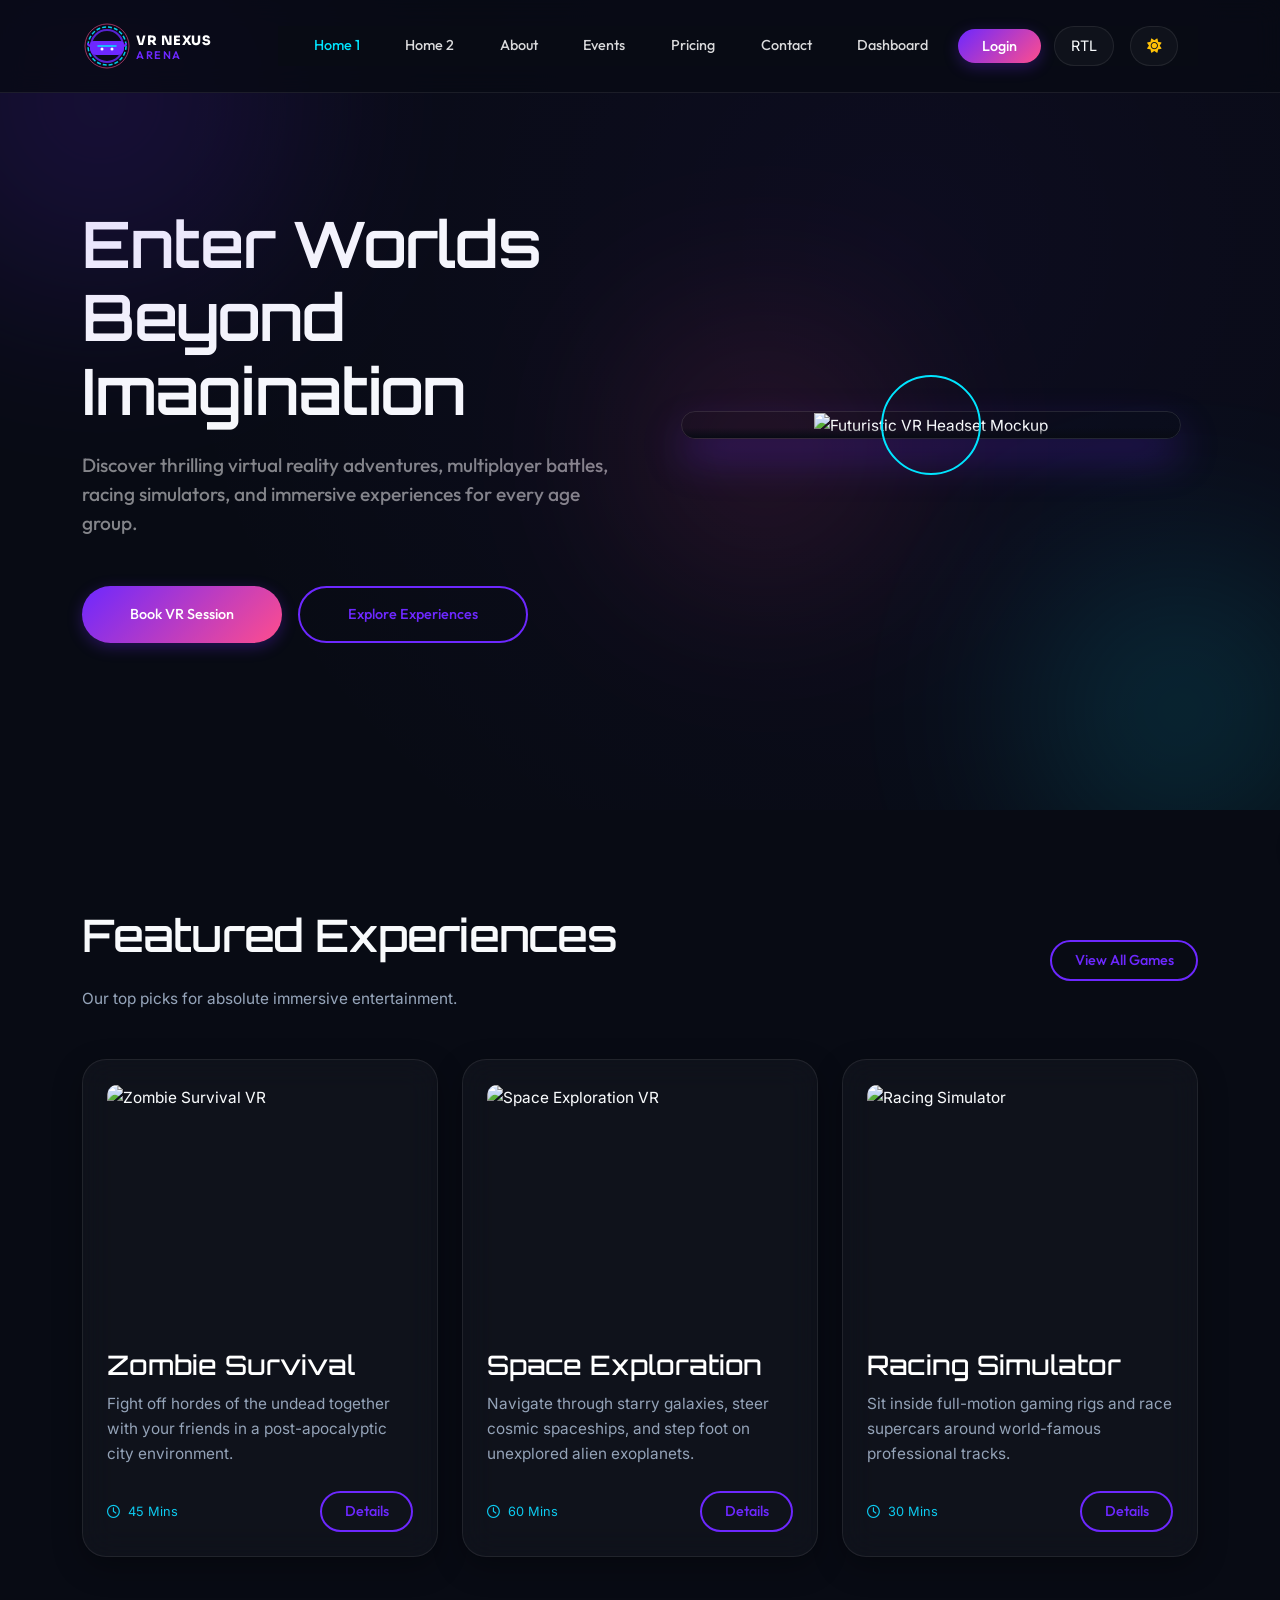
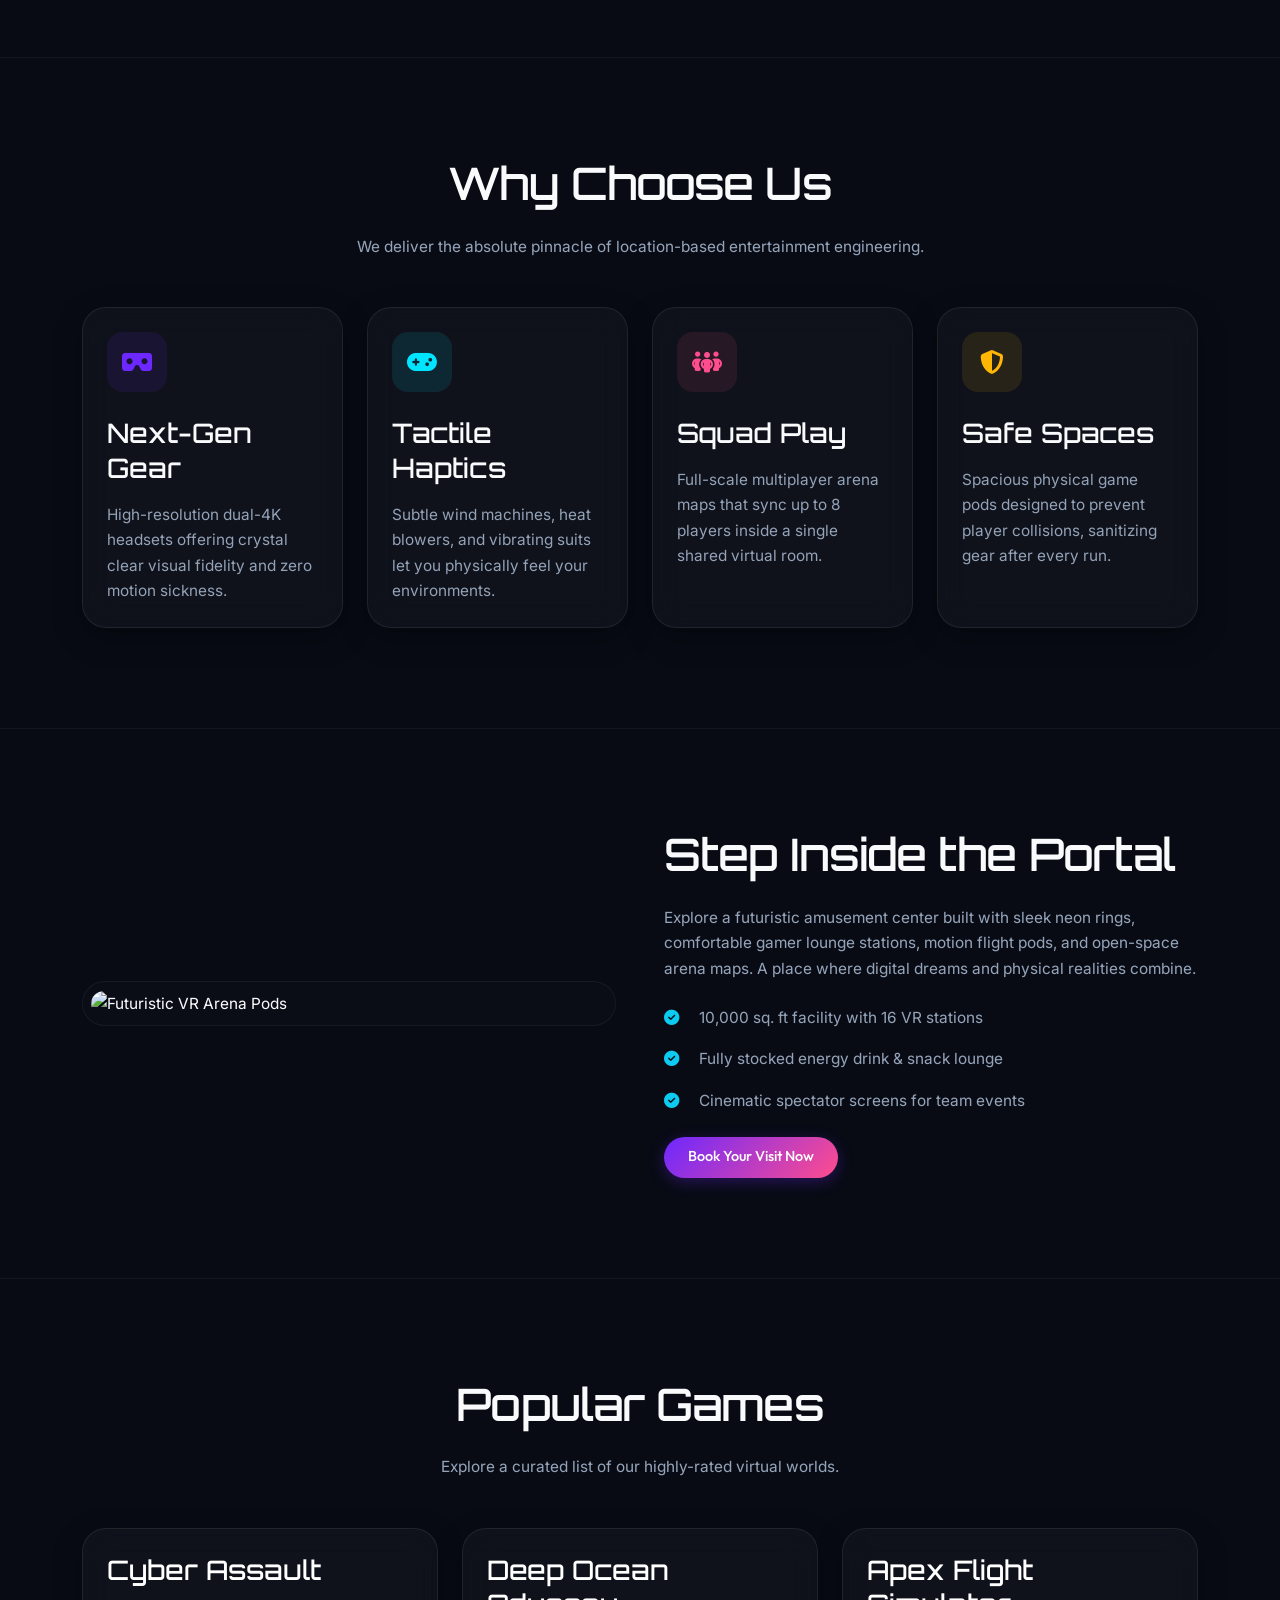
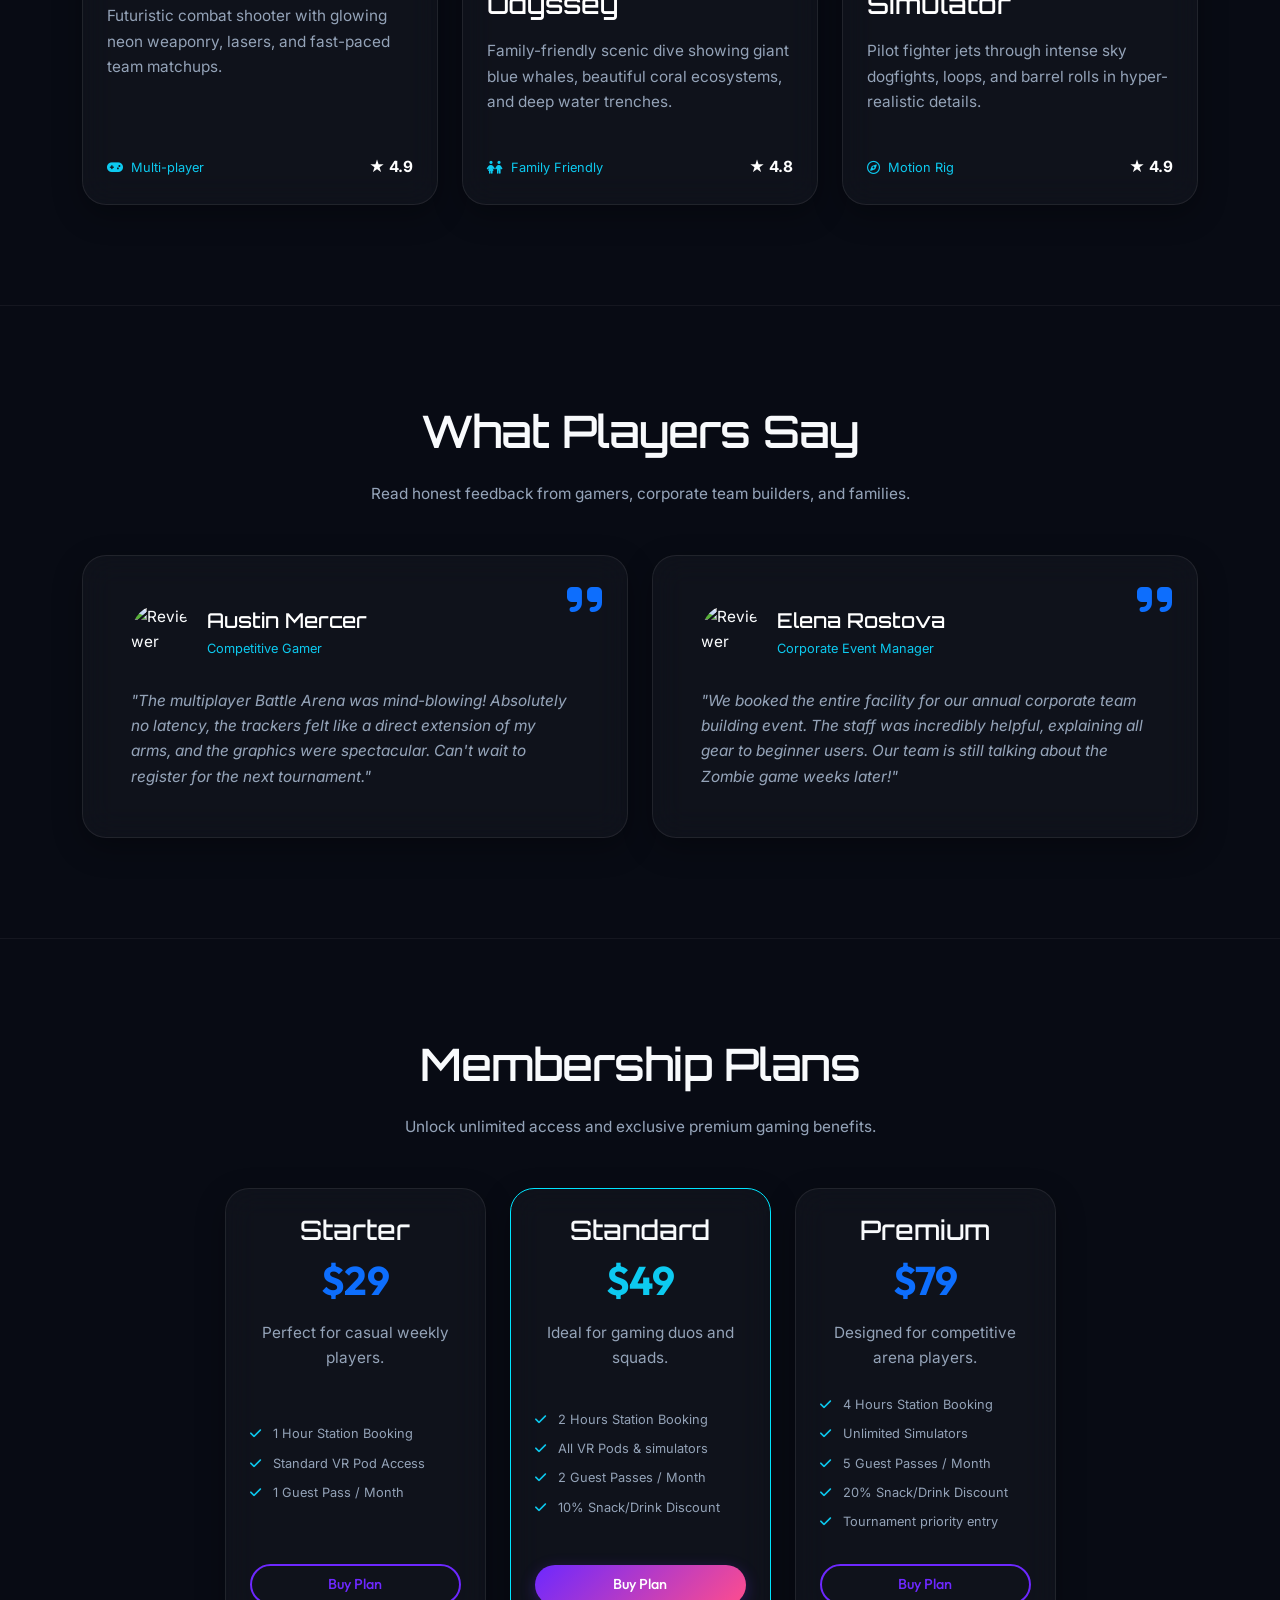
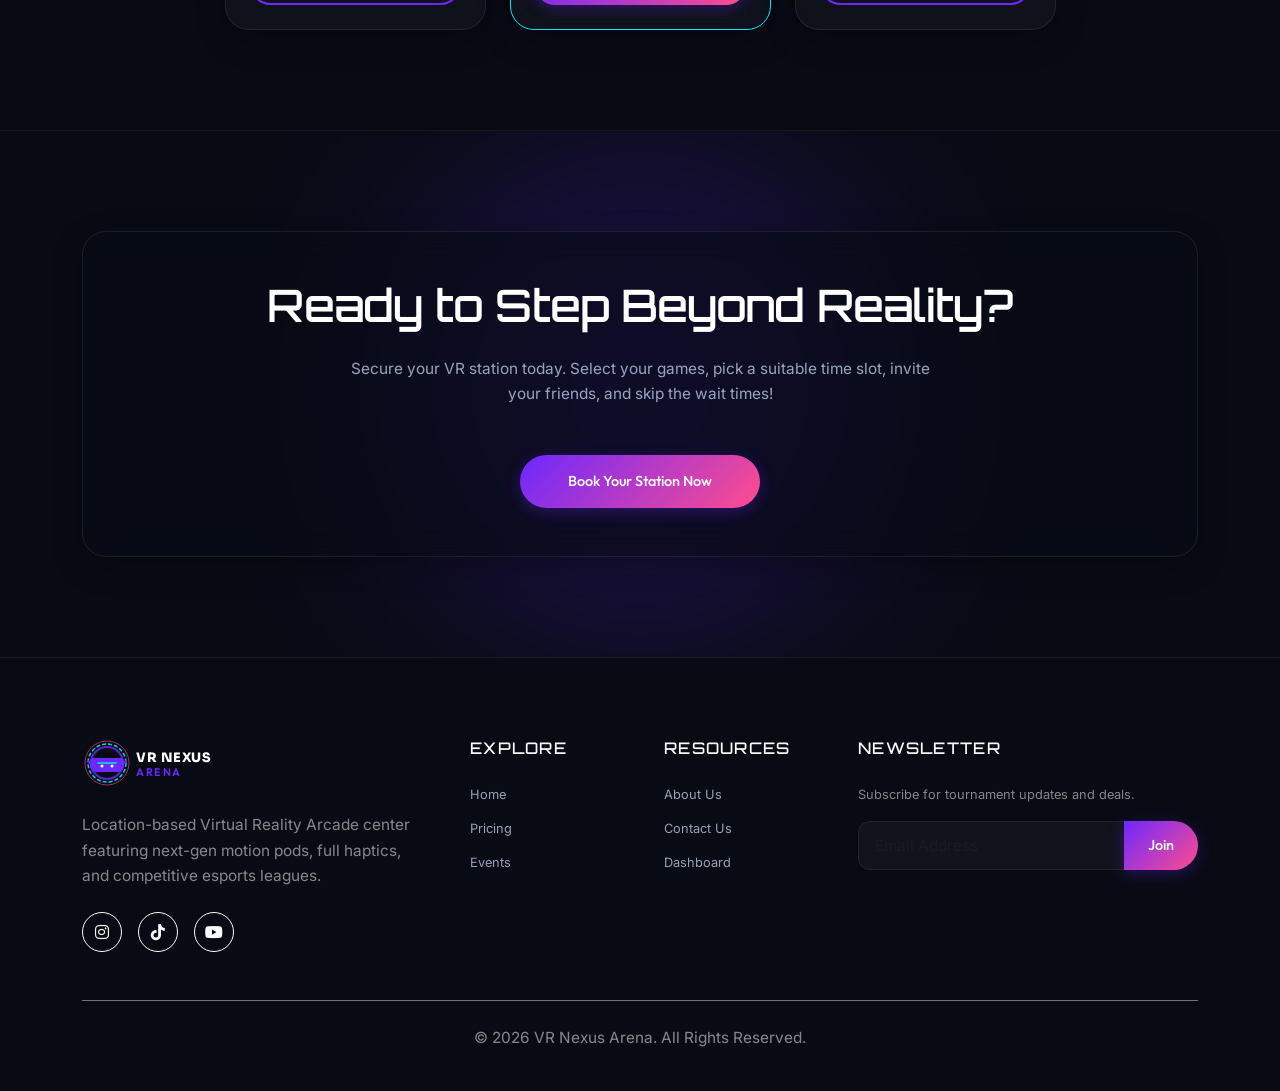
==== index.html @ f1111b77 "Initial commit: VR Nexus Arena website with all pages, dashboard, auth, RTL support, dark/light mode" ====
<!DOCTYPE html>
<html lang="en">
<head>
    <meta charset="UTF-8">
    <meta name="viewport" content="width=device-width, initial-scale=1.0">
    <title>VR Nexus Arena | Step Beyond Reality</title>
    <meta name="description" content="Enter worlds beyond imagination at VR Nexus Arena. Immersive virtual reality experiences, multiplayer battles, racing simulators, and gaming for all ages.">
    
    <!-- Bootstrap 5 CSS -->
    <link href="https://cdn.jsdelivr.net/npm/bootstrap@5.3.2/dist/css/bootstrap.min.css" rel="stylesheet">
    
    <!-- Font Awesome -->
    <link rel="stylesheet" href="https://cdnjs.cloudflare.com/ajax/libs/font-awesome/6.4.2/css/all.min.css">
    
    <!-- Swiper CSS -->
    <link rel="stylesheet" href="https://cdn.jsdelivr.net/npm/swiper@11/swiper-bundle.min.css">
    
    <!-- Custom CSS -->
    <link rel="stylesheet" href="assets/css/style.css">
    <link rel="stylesheet" href="assets/css/dark-mode.css">
    <link rel="stylesheet" href="assets/css/rtl.css">
    
    <!-- Custom Page Styles for Home 1 -->
    <style>
        .hero-visual-card {
            border-radius: 30px;
            overflow: hidden;
            box-shadow: 0 20px 40px rgba(109, 40, 255, 0.3);
            border: 1px solid rgba(255, 255, 255, 0.1);
            position: relative;
        }
        .hero-visual-card::after {
            content: '';
            position: absolute;
            top: 0; left: 0; right: 0; bottom: 0;
            background: linear-gradient(to bottom, transparent 60%, var(--dark-bg) 100%);
        }
        .pulse-ring {
            position: absolute;
            top: 50%;
            left: 50%;
            transform: translate(-50%, -50%);
            width: 100px;
            height: 100px;
            border-radius: 50%;
            border: 2px solid var(--secondary-color);
            animation: pulse-glow 2.5s infinite ease-out;
            pointer-events: none;
            z-index: 2;
        }
        @keyframes pulse-glow {
            0% { width: 100px; height: 100px; opacity: 1; }
            100% { width: 300px; height: 300px; opacity: 0; }
        }
        .feature-icon-wrapper {
            width: 60px;
            height: 60px;
            border-radius: 16px;
            background: rgba(109, 40, 255, 0.1);
            color: var(--primary-color);
            display: inline-flex;
            align-items: center;
            justify-content: center;
            font-size: 1.5rem;
            margin-bottom: 1.5rem;
            transition: var(--transition-smooth);
        }
        .glass-card:hover .feature-icon-wrapper {
            background: var(--primary-color);
            color: var(--text-light);
            transform: scale(1.1);
        }
        .card-img-top-wrap {
            height: 240px;
            overflow: hidden;
            border-radius: 12px;
            margin-bottom: 1.5rem;
            position: relative;
        }
        .card-img-top-wrap img {
            width: 100%;
            height: 100%;
            object-fit: cover;
            transition: var(--transition-smooth);
        }
        .glass-card:hover .card-img-top-wrap img {
            transform: scale(1.1);
        }
    </style>
    <link rel="icon" type="image/svg+xml" href="data:image/svg+xml,%3Csvg xmlns='http://www.w3.org/2000/svg' viewBox='0 0 64 64'%3E%3Crect width='64' height='64' rx='12' fill='%23080B14'/%3E%3Ccircle cx='32' cy='32' r='20' fill='none' stroke='%2300E5FF' stroke-width='2'/%3E%3Cpath d='M18 26h28a2 2 0 0 1 2 2v6a4 4 0 0 1-4 4H22a4 4 0 0 1-4-4v-6a2 2 0 0 1 2-2z' fill='%236D28FF'/%3E%3C/svg%3E">
</head>
<body class="dark-mode">

    <!-- Navbar -->
    <nav class="navbar navbar-expand-xl fixed-top navbar-custom py-3">
        <div class="container">
            <a class="navbar-brand d-flex align-items-center" href="index.html">
                <!-- SVG LOGO -->
                <svg xmlns="http://www.w3.org/2000/svg" viewBox="0 0 180 50" width="180" height="50" style="display: inline-block; vertical-align: middle;">
                  <circle cx="25" cy="25" r="16" fill="none" class="logo-ring-1" stroke-width="2" opacity="0.8" />
                  <circle cx="25" cy="25" r="19" fill="none" class="logo-ring-2" stroke-width="1.5" stroke-dasharray="4 2" opacity="0.9" />
                  <circle cx="25" cy="25" r="22" fill="none" class="logo-ring-3" stroke-width="1" opacity="0.6" />
                  <path d="M12 21h26a3 3 0 0 1 3 3v4a5 5 0 0 1-5 5H14a5 5 0 0 1-5-5v-4a3 3 0 0 1 3-3z" class="logo-visor" stroke-width="2" />
                  <path d="M16 25h18" class="logo-visor-accent" stroke-width="1.5" stroke-linecap="round" />
                  <circle cx="20" cy="28" r="1.5" class="logo-visor-dot" />
                  <circle cx="30" cy="28" r="1.5" class="logo-visor-dot" />
                  <path d="M9 25c-2 0-3-1-3-3" fill="none" class="logo-ring-1" stroke-width="2" />
                  <path d="M41 25c2 0 3-1 3-3" fill="none" class="logo-ring-1" stroke-width="2" />
                  <text class="logo-text-primary" x="54" y="24" font-family="'Sora', sans-serif" font-size="13" font-weight="800" letter-spacing="0.5">VR NEXUS</text>
                  <text class="logo-text-secondary" x="54" y="38" font-family="'Outfit', sans-serif" font-size="11" font-weight="600" letter-spacing="1.5">ARENA</text>
                </svg>
            </a>
            <button class="navbar-toggler border-0 shadow-none" type="button" data-bs-toggle="offcanvas" data-bs-target="#offcanvasNavbar" aria-controls="offcanvasNavbar">
                <i class="fa-solid fa-bars fs-3"></i>
            </button>
            <div class="offcanvas offcanvas-end" tabindex="-1" id="offcanvasNavbar" aria-labelledby="offcanvasNavbarLabel">
                <div class="offcanvas-header justify-content-between border-bottom border-secondary">
                    <a class="navbar-brand d-flex align-items-center" href="index.html">
                        <!-- SVG LOGO -->
                        <svg xmlns="http://www.w3.org/2000/svg" viewBox="0 0 180 50" width="180" height="50" style="display: inline-block; vertical-align: middle;">
                          <circle cx="25" cy="25" r="16" fill="none" class="logo-ring-1" stroke-width="2" opacity="0.8" />
                          <circle cx="25" cy="25" r="19" fill="none" class="logo-ring-2" stroke-width="1.5" stroke-dasharray="4 2" opacity="0.9" />
                          <circle cx="25" cy="25" r="22" fill="none" class="logo-ring-3" stroke-width="1" opacity="0.6" />
                          <path d="M12 21h26a3 3 0 0 1 3 3v4a5 5 0 0 1-5 5H14a5 5 0 0 1-5-5v-4a3 3 0 0 1 3-3z" class="logo-visor" stroke-width="2" />
                          <path d="M16 25h18" class="logo-visor-accent" stroke-width="1.5" stroke-linecap="round" />
                          <circle cx="20" cy="28" r="1.5" class="logo-visor-dot" />
                          <circle cx="30" cy="28" r="1.5" class="logo-visor-dot" />
                          <path d="M9 25c-2 0-3-1-3-3" fill="none" class="logo-ring-1" stroke-width="2" />
                          <path d="M41 25c2 0 3-1 3-3" fill="none" class="logo-ring-1" stroke-width="2" />
                          <text class="logo-text-primary" x="54" y="24" font-family="'Sora', sans-serif" font-size="13" font-weight="800" letter-spacing="0.5">VR NEXUS</text>
                          <text class="logo-text-secondary" x="54" y="38" font-family="'Outfit', sans-serif" font-size="11" font-weight="600" letter-spacing="1.5">ARENA</text>
                        </svg>
                    </a>
                    <button type="button" class="btn-close" data-bs-dismiss="offcanvas" aria-label="Close"></button>
                </div>
                <div class="offcanvas-body">
                    <ul class="navbar-nav ms-auto align-items-xl-center">
                        <li class="nav-item"><a class="nav-link active" href="index.html">Home 1</a></li>
                        <li class="nav-item"><a class="nav-link" href="home2.html">Home 2</a></li>
                        <li class="nav-item"><a class="nav-link" href="about.html">About</a></li>
                        <li class="nav-item"><a class="nav-link" href="events.html">Events</a></li>
                        <li class="nav-item"><a class="nav-link" href="pricing.html">Pricing</a></li>
                        <li class="nav-item"><a class="nav-link" href="contact.html">Contact</a></li>
                        <li class="nav-item"><a class="nav-link" href="dashboard.html">Dashboard</a></li>
                        <li class="nav-item ms-xl-3 my-2 my-xl-0">
                            <a href="login.html" class="btn btn-premium btn-sm w-100">Login</a>
                        </li>

                        <li class="nav-item ms-xl-3 d-flex gap-2 mt-3 mt-xl-0 align-items-center justify-content-center">
                            <a href="#" id="rtl-toggle" class="topbar-action px-3" aria-label="Toggle RTL">RTL</a>
                            <a href="#" id="theme-toggle" class="topbar-action px-3" aria-label="Toggle theme"><i class="fa-solid fa-moon"></i></a>
                        </li>
                    </ul>
                </div>
            </div>
        </div>
    </nav>

    <!-- Hero Section -->
    <header class="hero-section">
        <div class="hero-overlay"></div>
        <div class="glow-orb orb-1"></div>
        <div class="glow-orb orb-2"></div>
        <div class="glow-orb orb-3"></div>
        
        <div class="container hero-content">
            <div class="row align-items-center g-5 text-start">
                <div class="col-lg-6 text-center text-lg-start">
                    <h1 class="hero-title mb-4">Enter Worlds Beyond Imagination</h1>
                    <p class="lead mb-5 text-white-50" style="max-width: 550px;">Discover thrilling virtual reality adventures, multiplayer battles, racing simulators, and immersive experiences for every age group.</p>
                    <div class="hero-cta d-flex gap-3 justify-content-center justify-content-lg-start flex-column flex-sm-row">
                        <button type="button" class="btn btn-premium px-5 py-3" data-bs-toggle="modal" data-bs-target="#bookingModal">Book VR Session</button>
                        <a href="experiences.html" class="btn btn-outline-premium px-5 py-3">Explore Experiences</a>
                    </div>
                </div>
                <div class="col-lg-6 text-center position-relative">
                    <div class="pulse-ring"></div>
                    <div class="hero-visual-card mx-auto" style="max-width: 500px;">
                        <img src="https://images.unsplash.com/photo-1593508512255-86ab42a8e620?w=800&q=80" alt="Futuristic VR Headset Mockup" class="img-fluid" style="width: 100%; height: auto;">
                    </div>
                </div>
            </div>
        </div>
    </header>

    <!-- Main Content -->
    <main>
        <!-- Featured Experiences (Swiper) -->
        <section class="section-padding" style="background: rgba(255,255,255,0.01);">
            <div class="container">
                <div class="d-flex flex-column flex-md-row justify-content-between align-items-center mb-5 fade-up">
                    <div class="text-center text-md-start">
                        <h2 class="section-title text-start">Featured Experiences</h2>
                        <p class="text-muted mb-0">Our top picks for absolute immersive entertainment.</p>
                    </div>
                    <a href="experiences.html" class="btn btn-outline-premium mt-4 mt-md-0">View All Games</a>
                </div>

                <div class="row g-4">
                    <!-- Card 1 -->
                    <div class="col-lg-4">
                        <div class="glass-card p-4 h-100 d-flex flex-column">
                            <div class="card-img-top-wrap">
                                <img src="https://images.unsplash.com/photo-1607604276583-eef5d076aa5f?w=800&q=80" alt="Zombie Survival VR">
                            </div>
                            <h4 class="text-white mb-2">Zombie Survival</h4>
                            <p class="text-muted small mb-4">Fight off hordes of the undead together with your friends in a post-apocalyptic city environment.</p>
                            <div class="d-flex justify-content-between align-items-center mt-auto">
                                <span class="text-info small"><i class="fa-regular fa-clock me-1"></i> 45 Mins</span>
                                <a href="experience-details.html?id=zombie" class="btn btn-outline-premium btn-sm py-2">Details</a>
                            </div>
                        </div>
                    </div>
                    <!-- Card 2 -->
                    <div class="col-lg-4">
                        <div class="glass-card p-4 h-100 d-flex flex-column">
                            <div class="card-img-top-wrap">
                                <img src="https://images.unsplash.com/photo-1592478411213-6153e4ebc07d?w=800&q=80" alt="Space Exploration VR">
                            </div>
                            <h4 class="text-white mb-2">Space Exploration</h4>
                            <p class="text-muted small mb-4">Navigate through starry galaxies, steer cosmic spaceships, and step foot on unexplored alien exoplanets.</p>
                            <div class="d-flex justify-content-between align-items-center mt-auto">
                                <span class="text-info small"><i class="fa-regular fa-clock me-1"></i> 60 Mins</span>
                                <a href="experience-details.html?id=space" class="btn btn-outline-premium btn-sm py-2">Details</a>
                            </div>
                        </div>
                    </div>
                    <!-- Card 3 -->
                    <div class="col-lg-4">
                        <div class="glass-card p-4 h-100 d-flex flex-column">
                            <div class="card-img-top-wrap">
                                <img src="https://images.unsplash.com/photo-1511512578047-dfb367046420?w=800&q=80" alt="Racing Simulator">
                            </div>
                            <h4 class="text-white mb-2">Racing Simulator</h4>
                            <p class="text-muted small mb-4">Sit inside full-motion gaming rigs and race supercars around world-famous professional tracks.</p>
                            <div class="d-flex justify-content-between align-items-center mt-auto">
                                <span class="text-info small"><i class="fa-regular fa-clock me-1"></i> 30 Mins</span>
                                <a href="experience-details.html?id=racing" class="btn btn-outline-premium btn-sm py-2">Details</a>
                            </div>
                        </div>
                    </div>
                </div>

            </div>
        </section>

        <!-- Why Choose Us -->
        <section class="section-padding bg-light">
            <div class="container">
                <div class="text-center mb-5 fade-up">
                    <h2 class="section-title">Why Choose Us</h2>
                    <p class="text-muted mx-auto" style="max-width: 600px;">We deliver the absolute pinnacle of location-based entertainment engineering.</p>
                </div>
                
                <div class="row g-4">
                    <div class="col-md-6 col-lg-3 fade-up">
                        <div class="glass-card p-4 text-center text-lg-start h-100">
                            <div class="feature-icon-wrapper">
                                <i class="fa-solid fa-vr-cardboard"></i>
                            </div>
                            <h4 class="mb-3">Next-Gen Gear</h4>
                            <p class="text-muted small mb-0">High-resolution dual-4K headsets offering crystal clear visual fidelity and zero motion sickness.</p>
                        </div>
                    </div>
                    <div class="col-md-6 col-lg-3 fade-up" style="transition-delay: 0.1s;">
                        <div class="glass-card p-4 text-center text-lg-start h-100">
                            <div class="feature-icon-wrapper" style="color: var(--secondary-color); background: rgba(0, 229, 255, 0.1);">
                                <i class="fa-solid fa-gamepad"></i>
                            </div>
                            <h4 class="mb-3">Tactile Haptics</h4>
                            <p class="text-muted small mb-0">Subtle wind machines, heat blowers, and vibrating suits let you physically feel your environments.</p>
                        </div>
                    </div>
                    <div class="col-md-6 col-lg-3 fade-up" style="transition-delay: 0.2s;">
                        <div class="glass-card p-4 text-center text-lg-start h-100">
                            <div class="feature-icon-wrapper" style="color: var(--accent-color); background: rgba(255, 77, 141, 0.1);">
                                <i class="fa-solid fa-people-group"></i>
                            </div>
                            <h4 class="mb-3">Squad Play</h4>
                            <p class="text-muted small mb-0">Full-scale multiplayer arena maps that sync up to 8 players inside a single shared virtual room.</p>
                        </div>
                    </div>
                    <div class="col-md-6 col-lg-3 fade-up" style="transition-delay: 0.3s;">
                        <div class="glass-card p-4 text-center text-lg-start h-100">
                            <div class="feature-icon-wrapper" style="color: #FFB703; background: rgba(255, 183, 3, 0.1);">
                                <i class="fa-solid fa-shield-halved"></i>
                            </div>
                            <h4 class="mb-3">Safe Spaces</h4>
                            <p class="text-muted small mb-0">Spacious physical game pods designed to prevent player collisions, sanitizing gear after every run.</p>
                        </div>
                    </div>
                </div>
            </div>
        </section>

        <!-- VR Arena Preview (Showcase) -->
        <section class="section-padding" style="background: rgba(8,11,20,0.5);">
            <div class="container">
                <div class="row align-items-center g-5">
                    <div class="col-lg-6 fade-up">
                        <div class="position-relative p-2" style="border: 1px solid rgba(255,255,255,0.05); border-radius: 24px; background: rgba(255,255,255,0.01);">
                            <img src="https://images.unsplash.com/photo-1538481199705-c710c4e965fc?w=800&q=80" alt="Futuristic VR Arena Pods" class="img-fluid rounded-4">
                        </div>
                    </div>
                    <div class="col-lg-6 fade-up" style="transition-delay: 0.2s;">
                        <h2 class="section-title text-center text-lg-start mb-4">Step Inside the Portal</h2>
                        <p class="text-muted mb-4">Explore a futuristic amusement center built with sleek neon rings, comfortable gamer lounge stations, motion flight pods, and open-space arena maps. A place where digital dreams and physical realities combine.</p>
                        <ul class="list-unstyled text-muted mb-4">
                            <li class="mb-3"><i class="fa-solid fa-circle-check text-info me-3"></i> 10,000 sq. ft facility with 16 VR stations</li>
                            <li class="mb-3"><i class="fa-solid fa-circle-check text-info me-3"></i> Fully stocked energy drink & snack lounge</li>
                            <li class="mb-3"><i class="fa-solid fa-circle-check text-info me-3"></i> Cinematic spectator screens for team events</li>
                        </ul>
                        <div class="text-center text-lg-start">
                            <button type="button" class="btn btn-premium" data-bs-toggle="modal" data-bs-target="#bookingModal">Book Your Visit Now</button>
                        </div>
                    </div>
                </div>
            </div>
        </section>

        <!-- Popular Games Grid -->
        <section class="section-padding bg-light">
            <div class="container">
                <div class="text-center mb-5 fade-up">
                    <h2 class="section-title">Popular Games</h2>
                    <p class="text-muted mx-auto" style="max-width: 600px;">Explore a curated list of our highly-rated virtual worlds.</p>
                </div>
                
                <div class="row g-4 justify-content-md-center">
                    <!-- Game 1 -->
                    <div class="col-md-6 col-lg-4 fade-up">
                        <div class="glass-card p-4 h-100 d-flex flex-column">
                            <h4 class="mb-3 text-white">Cyber Assault</h4>
                            <p class="text-muted small">Futuristic combat shooter with glowing neon weaponry, lasers, and fast-paced team matchups.</p>
                            <div class="d-flex justify-content-between align-items-center mt-auto pt-4">
                                <span class="text-info small"><i class="fa-solid fa-gamepad me-1"></i> Multi-player</span>
                                <span class="text-white fw-bold">★ 4.9</span>
                            </div>
                        </div>
                    </div>
                    <!-- Game 2 -->
                    <div class="col-md-6 col-lg-4 fade-up" style="transition-delay: 0.1s;">
                        <div class="glass-card p-4 h-100 d-flex flex-column">
                            <h4 class="mb-3 text-white">Deep Ocean Odyssey</h4>
                            <p class="text-muted small">Family-friendly scenic dive showing giant blue whales, beautiful coral ecosystems, and deep water trenches.</p>
                            <div class="d-flex justify-content-between align-items-center mt-auto pt-4">
                                <span class="text-info small"><i class="fa-solid fa-children me-1"></i> Family Friendly</span>
                                <span class="text-white fw-bold">★ 4.8</span>
                            </div>
                        </div>
                    </div>
                    <!-- Game 3 -->
                    <div class="col-md-6 col-lg-4 fade-up" style="transition-delay: 0.2s;">
                        <div class="glass-card p-4 h-100 d-flex flex-column">
                            <h4 class="mb-3 text-white">Apex Flight Simulator</h4>
                            <p class="text-muted small">Pilot fighter jets through intense sky dogfights, loops, and barrel rolls in hyper-realistic details.</p>
                            <div class="d-flex justify-content-between align-items-center mt-auto pt-4">
                                <span class="text-info small"><i class="fa-regular fa-compass me-1"></i> Motion Rig</span>
                                <span class="text-white fw-bold">★ 4.9</span>
                            </div>
                        </div>
                    </div>
                </div>
            </div>
        </section>

        <!-- Customer Reviews -->
        <section class="section-padding" style="background: rgba(8,11,20,0.6);">
            <div class="container">
                <div class="text-center mb-5 fade-up">
                    <h2 class="section-title">What Players Say</h2>
                    <p class="text-muted mx-auto" style="max-width: 600px;">Read honest feedback from gamers, corporate team builders, and families.</p>
                </div>
                
                <div class="row g-4">
                    <div class="col-md-6 fade-up">
                        <div class="glass-card p-5 position-relative overflow-hidden">
                            <i class="fa-solid fa-quote-right position-absolute top-0 end-0 p-4 fs-1 opacity-10 text-primary"></i>
                            <div class="d-flex align-items-center mb-4">
                                <img src="https://images.unsplash.com/photo-1560250097-0b93528c311a?w=100&q=80" alt="Reviewer" class="rounded-circle me-3" style="width: 60px; height: 60px; object-fit: cover;">
                                <div>
                                    <h5 class="mb-0 text-white">Austin Mercer</h5>
                                    <span class="text-info small">Competitive Gamer</span>
                                </div>
                            </div>
                            <p class="text-muted fst-italic mb-0">"The multiplayer Battle Arena was mind-blowing! Absolutely no latency, the trackers felt like a direct extension of my arms, and the graphics were spectacular. Can't wait to register for the next tournament."</p>
                        </div>
                    </div>
                    <div class="col-md-6 fade-up" style="transition-delay: 0.1s;">
                        <div class="glass-card p-5 position-relative overflow-hidden">
                            <i class="fa-solid fa-quote-right position-absolute top-0 end-0 p-4 fs-1 opacity-10 text-primary"></i>
                            <div class="d-flex align-items-center mb-4">
                                <img src="https://images.unsplash.com/photo-1573496359142-b8d87734a5a2?w=100&q=80" alt="Reviewer" class="rounded-circle me-3" style="width: 60px; height: 60px; object-fit: cover;">
                                <div>
                                    <h5 class="mb-0 text-white">Elena Rostova</h5>
                                    <span class="text-info small">Corporate Event Manager</span>
                                </div>
                            </div>
                            <p class="text-muted fst-italic mb-0">"We booked the entire facility for our annual corporate team building event. The staff was incredibly helpful, explaining all gear to beginner users. Our team is still talking about the Zombie game weeks later!"</p>
                        </div>
                    </div>
                </div>
            </div>
        </section>

        <!-- Membership Plans -->
        <section class="section-padding bg-light">
            <div class="container">
                <div class="text-center mb-5 fade-up">
                    <h2 class="section-title">Membership Plans</h2>
                    <p class="text-muted mx-auto" style="max-width: 600px;">Unlock unlimited access and exclusive premium gaming benefits.</p>
                </div>
                
                <div class="row g-4 justify-content-center">
                    <!-- Plan 1 -->
                    <div class="col-md-6 col-lg-3 fade-up">
                        <div class="glass-card p-4 text-center h-100 d-flex flex-column">
                            <h4 class="mb-2">Starter</h4>
                            <h3 class="display-6 fw-bold mb-3 text-primary" style="font-family: var(--font-alt);">$29</h3>
                            <p class="text-muted small mb-4">Perfect for casual weekly players.</p>
                            <ul class="list-unstyled text-muted small text-start mb-4 mt-auto">
                                <li class="mb-2"><i class="fa-solid fa-check text-info me-2"></i> 1 Hour Station Booking</li>
                                <li class="mb-2"><i class="fa-solid fa-check text-info me-2"></i> Standard VR Pod Access</li>
                                <li class="mb-2"><i class="fa-solid fa-check text-info me-2"></i> 1 Guest Pass / Month</li>
                            </ul>
                            <button type="button" class="btn btn-outline-premium w-100 mt-auto" data-bs-toggle="modal" data-bs-target="#bookingModal">Buy Plan</button>
                        </div>
                    </div>
                    <!-- Plan 2 -->
                    <div class="col-md-6 col-lg-3 fade-up" style="transition-delay: 0.1s;">
                        <div class="glass-card p-4 text-center h-100 d-flex flex-column" style="border-color: var(--secondary-color) !important; box-shadow: 0 10px 25px rgba(0,229,255,0.15);">
                            <h4 class="mb-2">Standard</h4>
                            <h3 class="display-6 fw-bold mb-3 text-info" style="font-family: var(--font-alt);">$49</h3>
                            <p class="text-muted small mb-4">Ideal for gaming duos and squads.</p>
                            <ul class="list-unstyled text-muted small text-start mb-4 mt-auto">
                                <li class="mb-2"><i class="fa-solid fa-check text-info me-2"></i> 2 Hours Station Booking</li>
                                <li class="mb-2"><i class="fa-solid fa-check text-info me-2"></i> All VR Pods & simulators</li>
                                <li class="mb-2"><i class="fa-solid fa-check text-info me-2"></i> 2 Guest Passes / Month</li>
                                <li class="mb-2"><i class="fa-solid fa-check text-info me-2"></i> 10% Snack/Drink Discount</li>
                            </ul>
                            <button type="button" class="btn btn-premium w-100 mt-auto" data-bs-toggle="modal" data-bs-target="#bookingModal">Buy Plan</button>
                        </div>
                    </div>
                    <!-- Plan 3 -->
                    <div class="col-md-6 col-lg-3 fade-up" style="transition-delay: 0.2s;">
                        <div class="glass-card p-4 text-center h-100 d-flex flex-column">
                            <h4 class="mb-2">Premium</h4>
                            <h3 class="display-6 fw-bold mb-3 text-primary" style="font-family: var(--font-alt);">$79</h3>
                            <p class="text-muted small mb-4">Designed for competitive arena players.</p>
                            <ul class="list-unstyled text-muted small text-start mb-4 mt-auto">
                                <li class="mb-2"><i class="fa-solid fa-check text-info me-2"></i> 4 Hours Station Booking</li>
                                <li class="mb-2"><i class="fa-solid fa-check text-info me-2"></i> Unlimited Simulators</li>
                                <li class="mb-2"><i class="fa-solid fa-check text-info me-2"></i> 5 Guest Passes / Month</li>
                                <li class="mb-2"><i class="fa-solid fa-check text-info me-2"></i> 20% Snack/Drink Discount</li>
                                <li class="mb-2"><i class="fa-solid fa-check text-info me-2"></i> Tournament priority entry</li>
                            </ul>
                            <button type="button" class="btn btn-outline-premium w-100 mt-auto" data-bs-toggle="modal" data-bs-target="#bookingModal">Buy Plan</button>
                        </div>
                    </div>
                </div>
            </div>
        </section>

        <!-- Booking CTA Section -->
        <section class="section-padding position-relative overflow-hidden">
            <div class="glow-orb" style="width: 500px; height: 500px; background: var(--primary-color); top: 50%; left: 50%; transform: translate(-50%, -50%); opacity: 0.2;"></div>
            <div class="container position-relative z-2">
                <div class="glass-card text-center py-5 fade-up" style="background: rgba(8,11,20,0.6) !important;">
                    <h2 class="text-white mb-4">Ready to Step Beyond Reality?</h2>
                    <p class="text-muted mb-5 mx-auto" style="max-width: 600px;">Secure your VR station today. Select your games, pick a suitable time slot, invite your friends, and skip the wait times!</p>
                    <button type="button" class="btn btn-premium px-5 py-3" data-bs-toggle="modal" data-bs-target="#bookingModal">Book Your Station Now</button>
                </div>
            </div>
        </section>
    </main>

    <!-- Footer -->
    <footer class="footer">
        <div class="container">
            <div class="row g-5">
                <div class="col-lg-4 text-center text-lg-start">
                    <a class="navbar-brand d-inline-block mb-4" href="index.html">
                        <!-- SVG LOGO -->
                        <svg xmlns="http://www.w3.org/2000/svg" viewBox="0 0 180 50" width="180" height="50" style="display: inline-block; vertical-align: middle;">
                          <circle cx="25" cy="25" r="16" fill="none" class="logo-ring-1" stroke-width="2" opacity="0.8" />
                          <circle cx="25" cy="25" r="19" fill="none" class="logo-ring-2" stroke-width="1.5" stroke-dasharray="4 2" opacity="0.9" />
                          <circle cx="25" cy="25" r="22" fill="none" class="logo-ring-3" stroke-width="1" opacity="0.6" />
                          <path d="M12 21h26a3 3 0 0 1 3 3v4a5 5 0 0 1-5 5H14a5 5 0 0 1-5-5v-4a3 3 0 0 1 3-3z" class="logo-visor" stroke-width="2" />
                          <path d="M16 25h18" class="logo-visor-accent" stroke-width="1.5" stroke-linecap="round" />
                          <circle cx="20" cy="28" r="1.5" class="logo-visor-dot" />
                          <circle cx="30" cy="28" r="1.5" class="logo-visor-dot" />
                          <path d="M9 25c-2 0-3-1-3-3" fill="none" class="logo-ring-1" stroke-width="2" />
                          <path d="M41 25c2 0 3-1 3-3" fill="none" class="logo-ring-1" stroke-width="2" />
                          <text class="logo-text-primary" x="54" y="24" font-family="'Sora', sans-serif" font-size="13" font-weight="800" letter-spacing="0.5">VR NEXUS</text>
                          <text class="logo-text-secondary" x="54" y="38" font-family="'Outfit', sans-serif" font-size="11" font-weight="600" letter-spacing="1.5">ARENA</text>
                        </svg>
                    </a>
                    <p class="text-white-50 mb-4">Location-based Virtual Reality Arcade center featuring next-gen motion pods, full haptics, and competitive esports leagues.</p>
                    <div class="d-flex gap-3 justify-content-center justify-content-lg-start">
                        <a href="#" class="btn btn-outline-light rounded-circle p-2" style="width: 40px; height: 40px; display: inline-flex; align-items: center; justify-content: center;"><i class="fa-brands fa-instagram"></i></a>
                        <a href="#" class="btn btn-outline-light rounded-circle p-2" style="width: 40px; height: 40px; display: inline-flex; align-items: center; justify-content: center;"><i class="fa-brands fa-tiktok"></i></a>
                        <a href="#" class="btn btn-outline-light rounded-circle p-2" style="width: 40px; height: 40px; display: inline-flex; align-items: center; justify-content: center;"><i class="fa-brands fa-youtube"></i></a>
                    </div>
                </div>
                <div class="col-lg-2 col-md-4 text-center text-md-start">
                    <h5 class="footer-title">Explore</h5>
                    <a href="index.html" class="footer-link">Home</a>
                    <a href="pricing.html" class="footer-link">Pricing</a>
                    <a href="events.html" class="footer-link">Events</a>
                </div>
                <div class="col-lg-2 col-md-4 text-center text-md-start">
                    <h5 class="footer-title">Resources</h5>
                    <a href="about.html" class="footer-link">About Us</a>
                    <a href="contact.html" class="footer-link">Contact Us</a>
                    <a href="dashboard.html" class="footer-link">Dashboard</a>
                </div>
                <div class="col-lg-4 col-md-4 text-center text-md-start">
                    <h5 class="footer-title">Newsletter</h5>
                    <p class="text-white-50 small mb-3">Subscribe for tournament updates and deals.</p>
                    <div class="input-group mb-3 justify-content-center justify-content-md-start">
                        <input type="email" class="form-control bg-transparent text-white border-secondary shadow-none" placeholder="Email Address">
                        <button class="btn btn-premium" type="button">Join</button>
                    </div>
                </div>
            </div>
            <div class="border-top border-secondary mt-5 pt-4 text-center text-white-50 small">
                <p class="mb-0">&copy; 2026 VR Nexus Arena. All Rights Reserved.</p>
            </div>
        </div>
    </footer>

    <!-- Booking Modal -->
    <div class="modal fade" id="bookingModal" tabindex="-1" aria-labelledby="bookingModalLabel" aria-hidden="true">
        <div class="modal-dialog modal-dialog-centered modal-lg">
            <div class="modal-content glass-card p-4 text-start" style="background: var(--dark-bg) !important; border: 1px solid var(--primary-color) !important; color: white !important;">
                <div class="modal-header border-0 p-0 mb-4 justify-content-between">
                    <h3 class="modal-title" id="bookingModalLabel" style="font-family: var(--font-heading); font-weight: 580; color: white !important;">Book Your VR Session</h3>
                    <button type="button" class="btn-close btn-close-white" data-bs-dismiss="modal" aria-label="Close"></button>
                </div>
                <div class="modal-body p-0">
                    <div class="d-flex justify-content-between mb-4 text-center position-relative">
                        <div class="booking-step active" data-step="1" style="z-index: 1;">
                            <span class="step-num d-block rounded-circle bg-primary text-white mx-auto mb-2" style="width: 30px; height: 30px; line-height: 30px;">1</span>
                            <span class="step-title small" style="font-family: var(--font-alt);">Experience</span>
                        </div>
                        <div class="booking-step" data-step="2" style="z-index: 1;">
                            <span class="step-num d-block rounded-circle bg-secondary text-white mx-auto mb-2" style="width: 30px; height: 30px; line-height: 30px; background-color: rgba(255,255,255,0.1) !important;">2</span>
                            <span class="step-title small" style="font-family: var(--font-alt);">Date & Time</span>
                        </div>
                        <div class="booking-step" data-step="3" style="z-index: 1;">
                            <span class="step-num d-block rounded-circle bg-secondary text-white mx-auto mb-2" style="width: 30px; height: 30px; line-height: 30px; background-color: rgba(255,255,255,0.1) !important;">3</span>
                            <span class="step-title small" style="font-family: var(--font-alt);">Players</span>
                        </div>
                        <div class="booking-step" data-step="4" style="z-index: 1;">
                            <span class="step-num d-block rounded-circle bg-secondary text-white mx-auto mb-2" style="width: 30px; height: 30px; line-height: 30px; background-color: rgba(255,255,255,0.1) !important;">4</span>
                            <span class="step-title small" style="font-family: var(--font-alt);">Payment</span>
                        </div>
                        <div class="booking-step" data-step="5" style="z-index: 1;">
                            <span class="step-num d-block rounded-circle bg-secondary text-white mx-auto mb-2" style="width: 30px; height: 30px; line-height: 30px; background-color: rgba(255,255,255,0.1) !important;">5</span>
                            <span class="step-title small" style="font-family: var(--font-alt);">Confirm</span>
                        </div>
                        <div class="position-absolute" style="top: 15px; left: 10%; right: 10%; height: 2px; background: rgba(255,255,255,0.1); z-index: 0;"></div>
                    </div>

                    <form id="bookingForm">
                        <!-- Step 1: Select Experience -->
                        <div class="booking-step-content" id="step-1">
                            <h4 class="mb-3" style="color: white !important;">Choose an Experience</h4>
                            <div class="row g-3">
                                <div class="col-md-6">
                                    <div class="glass-card p-3 experience-option cursor-pointer" data-exp="Zombie Survival" style="border: 1px solid rgba(255,255,255,0.1);">
                                        <h5>Zombie Survival</h5>
                                        <p class="small text-white-50 mb-0">Action/Horror | 45 Mins</p>
                                    </div>
                                </div>
                                <div class="col-md-6">
                                    <div class="glass-card p-3 experience-option cursor-pointer" data-exp="Space Exploration" style="border: 1px solid rgba(255,255,255,0.1);">
                                        <h5>Space Exploration</h5>
                                        <p class="small text-white-50 mb-0">Adventure/Sci-Fi | 60 Mins</p>
                                    </div>
                                </div>
                                <div class="col-md-6">
                                    <div class="glass-card p-3 experience-option cursor-pointer" data-exp="Racing Simulator" style="border: 1px solid rgba(255,255,255,0.1);">
                                        <h5>Racing Simulator</h5>
                                        <p class="small text-white-50 mb-0">Sports/Simulation | 30 Mins</p>
                                    </div>
                                </div>
                                <div class="col-md-6">
                                    <div class="glass-card p-3 experience-option cursor-pointer" data-exp="Multiplayer Battle Arena" style="border: 1px solid rgba(255,255,255,0.1);">
                                        <h5>Battle Arena</h5>
                                        <p class="small text-white-50 mb-0">Action/E-sports | 45 Mins</p>
                                    </div>
                                </div>
                            </div>
                            <div class="text-end mt-4">
                                <button type="button" class="btn btn-premium next-step">Next Step <i class="fa-solid fa-arrow-right ms-2"></i></button>
                            </div>
                        </div>

                        <!-- Step 2: Date & Time -->
                        <div class="booking-step-content d-none" id="step-2">
                            <h4 class="mb-3" style="color: white !important;">Select Date & Time Slot</h4>
                            <div class="row g-3">
                                <div class="col-md-6">
                                    <label class="form-label text-white-50 small">Date</label>
                                    <input type="date" class="form-control text-white border-secondary bg-transparent shadow-none" id="bookingDate" required>
                                </div>
                                <div class="col-md-6">
                                    <label class="form-label text-white-50 small">Station</label>
                                    <select class="form-select text-white border-secondary bg-transparent shadow-none" id="bookingStation">
                                        <option value="Station Alpha" style="background:#080B14; color:#fff;">Station Alpha (Standard Pod)</option>
                                        <option value="Station Beta" style="background:#080B14; color:#fff;">Station Beta (Premium Pod)</option>
                                        <option value="Station Gamma" style="background:#080B14; color:#fff;">Station Gamma (Racing Rig)</option>
                                        <option value="Station Delta" style="background:#080B14; color:#fff;">Station Delta (Omni Treadmill)</option>
                                    </select>
                                </div>
                                <div class="col-12">
                                    <label class="form-label text-white-50 small">Available Time Slots</label>
                                    <div class="row g-2" id="timeSlotsContainer">
                                        <div class="col-4 col-sm-3"><button type="button" class="btn btn-outline-premium w-100 time-slot-btn" data-time="10:00 AM">10:00 AM</button></div>
                                        <div class="col-4 col-sm-3"><button type="button" class="btn btn-outline-premium w-100 time-slot-btn" data-time="12:00 PM">12:00 PM</button></div>
                                        <div class="col-4 col-sm-3"><button type="button" class="btn btn-outline-premium w-100 time-slot-btn" data-time="02:00 PM">02:00 PM</button></div>
                                        <div class="col-4 col-sm-3"><button type="button" class="btn btn-outline-premium w-100 time-slot-btn" data-time="04:00 PM">04:00 PM</button></div>
                                        <div class="col-4 col-sm-3"><button type="button" class="btn btn-outline-premium w-100 time-slot-btn" data-time="06:00 PM">06:00 PM</button></div>
                                        <div class="col-4 col-sm-3"><button type="button" class="btn btn-outline-premium w-100 time-slot-btn" data-time="08:00 PM">08:00 PM</button></div>
                                        <div class="col-4 col-sm-3"><button type="button" class="btn btn-outline-premium w-100 time-slot-btn" data-time="10:00 PM">10:00 PM</button></div>
                                    </div>
                                </div>
                            </div>
                            <div class="d-flex justify-content-between mt-4">
                                <button type="button" class="btn btn-outline-premium prev-step"><i class="fa-solid fa-arrow-left me-2"></i> Back</button>
                                <button type="button" class="btn btn-premium next-step">Next Step <i class="fa-solid fa-arrow-right ms-2"></i></button>
                            </div>
                        </div>

                        <!-- Step 3: Participants -->
                        <div class="booking-step-content d-none" id="step-3">
                            <h4 class="mb-3" style="color: white !important;">Add Participants</h4>
                            <div class="row g-3">
                                <div class="col-md-6">
                                    <label class="form-label text-white-50 small">Number of Participants</label>
                                    <input type="number" class="form-control text-white border-secondary bg-transparent shadow-none" id="bookingParticipants" min="1" max="8" value="1">
                                </div>
                                <div class="col-md-6">
                                    <label class="form-label text-white-50 small">Age Group</label>
                                    <select class="form-select text-white border-secondary bg-transparent shadow-none" id="bookingAge">
                                        <option style="background:#080B14; color:#fff;" value="Adults (18+)">Adults (18+)</option>
                                        <option style="background:#080B14; color:#fff;" value="Teens (13-17)">Teens (13-17)</option>
                                        <option style="background:#080B14; color:#fff;" value="Kids (8-12)">Kids (8-12)</option>
                                    </select>
                                </div>
                            </div>
                            <div class="d-flex justify-content-between mt-4">
                                <button type="button" class="btn btn-outline-premium prev-step"><i class="fa-solid fa-arrow-left me-2"></i> Back</button>
                                <button type="button" class="btn btn-premium next-step">Next Step <i class="fa-solid fa-arrow-right ms-2"></i></button>
                            </div>
                        </div>

                        <!-- Step 4: Online Payment Mockup -->
                        <div class="booking-step-content d-none" id="step-4">
                            <h4 class="mb-3" style="color: white !important;">Online Payment</h4>
                            <div class="row g-3">
                                <div class="col-12">
                                    <div class="glass-card p-3 mb-3" style="background: rgba(255,255,255,0.05); border: 1px solid rgba(255,255,255,0.1);">
                                        <div class="d-flex justify-content-between mb-2">
                                            <span class="small text-white-50">Experience Price:</span>
                                            <span class="fw-bold" id="summaryPrice">$45.00 / player</span>
                                        </div>
                                        <div class="d-flex justify-content-between mb-2">
                                            <span class="small text-white-50">Players Count:</span>
                                            <span class="fw-bold" id="summaryCount">1</span>
                                        </div>
                                        <hr class="border-secondary">
                                        <div class="d-flex justify-content-between">
                                            <span class="fw-bold">Total Amount:</span>
                                            <span class="fw-bold text-info" id="summaryTotal">$45.00</span>
                                        </div>
                                    </div>
                                </div>
                                <div class="col-md-6">
                                    <label class="form-label text-white-50 small">Cardholder Name</label>
                                    <input type="text" class="form-control text-white border-secondary bg-transparent shadow-none" placeholder="John Doe">
                                </div>
                                <div class="col-md-6">
                                    <label class="form-label text-white-50 small">Card Number</label>
                                    <input type="text" class="form-control text-white border-secondary bg-transparent shadow-none" placeholder="1234 5678 1234 5678">
                                </div>
                                <div class="col-6">
                                    <label class="form-label text-white-50 small">Expiration Date</label>
                                    <input type="text" class="form-control text-white border-secondary bg-transparent shadow-none" placeholder="MM/YY">
                                </div>
                                <div class="col-6">
                                    <label class="form-label text-white-50 small">CVV</label>
                                    <input type="password" class="form-control text-white border-secondary bg-transparent shadow-none" placeholder="***">
                                </div>
                            </div>
                            <div class="d-flex justify-content-between mt-4">
                                <button type="button" class="btn btn-outline-premium prev-step"><i class="fa-solid fa-arrow-left me-2"></i> Back</button>
                                <button type="button" class="btn btn-premium next-step" id="submitPayment">Pay & Confirm <i class="fa-solid fa-check ms-2"></i></button>
                            </div>
                        </div>

                        <!-- Step 5: Booking Confirmation -->
                        <div class="booking-step-content d-none text-center" id="step-5">
                            <div class="py-4">
                                <i class="fa-solid fa-circle-check fs-1 text-success mb-3"></i>
                                <h3 class="text-white mb-2" style="color: white !important;">Booking Confirmed!</h3>
                                <p class="text-white-50 small mb-4">Your VR adventure has been successfully scheduled. Show the QR code below at check-in.</p>
                                
                                <div class="bg-white p-3 d-inline-block rounded mb-4" style="box-shadow: 0 4px 15px rgba(0,0,0,0.5);">
                                    <svg xmlns="http://www.w3.org/2000/svg" width="120" height="120" viewBox="0 0 29 29">
                                        <path d="M0 0h9v9H0zm1 1v7h7V1zm1 1v5h5V2zm7 7h1v1h-1zm-7 1h1v1H0zm1 0h7v1H1zm7 0h1v1h-1zm-7 1h1v1H1zm1 0h2v1H2zm3 0h2v1H5zm2 0h1v1H7zm1 0h1v1h-1zm-8 1h1v1H0zm2 0h2v1H2zm3 0h1v1H5zm3 0h1v1h-1z" fill="#000"/>
                                    </svg>
                                </div>
                                
                                <div class="glass-card p-3 mx-auto text-start" style="max-width: 400px; background: rgba(255,255,255,0.05);">
                                    <div class="d-flex justify-content-between mb-2">
                                        <span class="small text-white-50">Booking ID:</span>
                                        <span class="fw-bold text-info" id="confirmID">VRN-8942-X</span>
                                    </div>
                                    <div class="d-flex justify-content-between mb-2">
                                        <span class="small text-white-50">Experience:</span>
                                        <span class="fw-bold" id="confirmExp">Zombie Survival</span>
                                    </div>
                                    <div class="d-flex justify-content-between mb-2">
                                        <span class="small text-white-50">Date & Time:</span>
                                        <span class="fw-bold" id="confirmTime">2026-06-25 @ 12:00 PM</span>
                                    </div>
                                    <div class="d-flex justify-content-between">
                                        <span class="small text-white-50">Station:</span>
                                        <span class="fw-bold" id="confirmStation">Station Alpha</span>
                                    </div>
                                </div>
                            </div>
                            <div class="mt-4">
                                <button type="button" class="btn btn-premium px-5" data-bs-dismiss="modal">Close</button>
                            </div>
                        </div>
                    </form>
                </div>
            </div>
        </div>
    </div>

    <!-- Scripts -->
    <script src="https://cdn.jsdelivr.net/npm/bootstrap@5.3.2/dist/js/bootstrap.bundle.min.js"></script>
    <script src="https://cdnjs.cloudflare.com/ajax/libs/gsap/3.12.2/gsap.min.js"></script>
    <script src="https://cdnjs.cloudflare.com/ajax/libs/gsap/3.12.2/ScrollTrigger.min.js"></script>
    <script src="https://cdn.jsdelivr.net/npm/swiper@11/swiper-bundle.min.js"></script>
    <script src="assets/js/main.js"></script>
</body>
</html>
---- assets/css/style.css ----
@import url('https://fonts.googleapis.com/css2?family=Inter:wght@400;500;600;700&family=Outfit:wght@400;500;600;700&family=Sora:wght@400;500;700;800&family=Orbitron:wght@400;500;700;900&display=swap');

:root {
  /* ── Brand Palette ── */
  --primary-color:    #6D28FF;
  --secondary-color:  #00E5FF;
  --accent-color:     #FF4D8D;

  /* ── Theme Surfaces ── */
  --dark-bg:     #080B14;
  --light-bg:    #F8FAFC;
  --dark-card:   rgba(255, 255, 255, 0.03);
  --light-card:  rgba(0, 0, 0, 0.02);
  --dark-border: rgba(255, 255, 255, 0.08);
  --light-border:rgba(0, 0, 0, 0.06);

  /* ── Font Families ── */
  --font-heading: 'Orbitron', sans-serif;
  --font-body:    'Inter', sans-serif;
  --font-alt:     'Outfit', sans-serif;

  /* ── Transitions ── */
  --transition-smooth: all 0.3s cubic-bezier(0.4, 0, 0.2, 1);

  /* ── Dynamic Theme Tokens ── */
  --theme-bg:         var(--light-bg);
  --theme-text:       #1E293B;
  --theme-card:       var(--light-card);
  --theme-border:     var(--light-border);
  --text-muted-color: #64748B;

  /* ══════════════════════════════════════════
     GLOBAL TYPOGRAPHY SCALE
     ══════════════════════════════════════════ */

  /* Fluid font sizes */
  --fs-h1:   clamp(3rem,   5vw,   4rem);
  --fs-h2:   clamp(2.25rem, 3.5vw, 3rem);
  --fs-h3:   clamp(1.8rem,  2.8vw, 2.4rem);
  --fs-h4:   clamp(1.4rem,  2.1vw, 1.8rem);
  --fs-h5:   clamp(1.15rem, 1.6vw, 1.45rem);
  --fs-h6:   clamp(1rem,    1.2vw, 1.2rem);
  --fs-lead: clamp(1.1rem, 1.5vw, 1.5rem);
  --fs-body: clamp(0.9rem, 1.2vw, 1.2rem);
  --fs-btn:  clamp(0.9rem, 1vw,   1.2rem);
  --fs-nav:  clamp(0.9rem, 1vw,   1.2rem);
  --fs-sm:   clamp(0.75rem,1vw,   1rem);

  /* Font weights */
  --fw-h1:   580;
  --fw-h2:   540;
  --fw-h3:   520;
  --fw-h4:   500;
  --fw-h5:   500;
  --fw-h6:   500;
  --fw-body: 420;
  --fw-lead: 470;
  --fw-btn:  510;
  --fw-nav:  470;
  --fw-sm:   400;

  /* Line heights */
  --lh-heading: 1.15;
  --lh-body:    1.65;

  /* Letter spacing */
  --ls-heading: -0.02em;
}

/* ═══ BASE ELEMENT TYPOGRAPHY ═══ */
body {
  background-color: var(--theme-bg);
  color:            var(--theme-text);
  font-family:      var(--font-body);
  font-size:        var(--fs-body);
  font-weight:      var(--fw-body);
  line-height:      var(--lh-body);
  transition:       var(--transition-smooth);
  overflow-x: hidden;
}

h1 {
  font-family:    var(--font-heading);
  font-size:      var(--fs-h1);
  font-weight:    var(--fw-h1);
  line-height:    var(--lh-heading);
  letter-spacing: var(--ls-heading);
}
h2 {
  font-family:    var(--font-heading);
  font-size:      var(--fs-h2);
  font-weight:    var(--fw-h2);
  line-height:    var(--lh-heading);
  letter-spacing: var(--ls-heading);
}
h3 {
  font-family:    var(--font-heading);
  font-size:      var(--fs-h3);
  font-weight:    var(--fw-h3);
  line-height:    var(--lh-heading);
  letter-spacing: var(--ls-heading);
}
h4 {
  font-family: var(--font-heading);
  font-size:   var(--fs-h4);
  font-weight: var(--fw-h4);
  line-height: 1.3;
}
h5 {
  font-family: var(--font-heading);
  font-size:   var(--fs-h5);
  font-weight: var(--fw-h5);
  line-height: 1.35;
}
h6 {
  font-family: var(--font-heading);
  font-size:   var(--fs-h6);
  font-weight: var(--fw-h6);
  line-height: 1.4;
}

p {
  font-family: var(--font-body);
  font-size:   var(--fs-body);
  font-weight: var(--fw-body);
  line-height: var(--lh-body);
}

.lead {
  font-family: var(--font-alt);
  font-size:   var(--fs-lead);
  font-weight: var(--fw-lead);
  line-height: 1.5;
}

small, .small {
  font-size:   var(--fs-sm);
  font-weight: var(--fw-sm);
}

strong, b { font-weight: 500; }

label, .form-label {
  font-family: var(--font-alt);
  font-size:   var(--fs-sm);
  font-weight: var(--fw-nav);
}

/* Navbar Customization */
.navbar-custom {
  background: rgba(248, 250, 252, 0.8);
  backdrop-filter: blur(12px);
  border-bottom: 1px solid var(--theme-border);
  transition: var(--transition-smooth);
  z-index: 1030;
}

.navbar-brand {
  font-weight: 800;
  letter-spacing: 0.5px;
}

.navbar-brand svg {
  fill: none;
}

.logo-ring-1 { stroke: var(--primary-color); }
.logo-ring-2 { stroke: var(--secondary-color); }
.logo-ring-3 { stroke: var(--accent-color); }
.logo-visor { fill: var(--primary-color); stroke: var(--primary-color); }
.logo-visor-accent { stroke: var(--secondary-color); }
.logo-visor-dot { fill: #fff; }
.logo-text-primary { fill: var(--theme-text); }
.logo-text-secondary { fill: var(--primary-color); }

.nav-link {
  font-family: var(--font-alt);
  font-size:   var(--fs-nav);
  font-weight: var(--fw-nav);
  color: var(--theme-text);
  padding: 0.5rem 1rem !important;
  transition: var(--transition-smooth);
  white-space: nowrap;
}

.nav-link:hover, .nav-link.active {
  color: var(--primary-color) !important;
}

.navbar-toggler {
  color: var(--theme-text);
  display: inline-flex;
  align-items: center;
  justify-content: center;
  margin-left: auto;
  position: relative;
  z-index: 1032;
  width: 2.75rem;
  height: 2.75rem;
  padding: 0;
  line-height: 1;
  border-radius: 999px;
  border: 1px solid rgba(109, 40, 255, 0.16);
  background: rgba(109, 40, 255, 0.08);
  box-shadow: 0 8px 20px rgba(109, 40, 255, 0.12);
}

.navbar-toggler i {
  position: relative;
  display: block;
  width: 1.5rem;
  height: 1.125rem;
  color: inherit;
  font-size: 0;
  line-height: 0;
}

.navbar-toggler i.fa-bars::before {
  content: '';
  position: absolute;
  left: 0;
  top: 0;
  width: 100%;
  height: 2px;
  border-radius: 999px;
  background: currentColor;
  box-shadow: 0 7px 0 currentColor, 0 14px 0 currentColor;
}

body.dark-mode .navbar-toggler {
  color: #F8FAFC;
  border-color: rgba(255, 255, 255, 0.12);
  background: rgba(255, 255, 255, 0.06);
}

body:not(.dark-mode) .navbar-toggler {
  color: var(--theme-text);
}

.offcanvas {
  background: var(--theme-bg) !important;
  width: min(88vw, 380px);
  max-width: 100vw;
  height: 100vh;
  overflow-y: auto;
  overflow-x: hidden;
  -webkit-overflow-scrolling: touch;
  z-index: 1045;
}

.offcanvas .offcanvas-body {
  padding: 1rem 1.25rem 1.5rem;
}

.offcanvas .navbar-nav {
  width: 100%;
  flex-direction: column;
  align-items: stretch;
  gap: 0.35rem;
}

.offcanvas .nav-item {
  width: 100%;
}

.offcanvas .nav-link {
  min-height: 44px;
  width: 100%;
  padding: 0.85rem 0.5rem !important;
  display: flex;
  align-items: center;
}

.offcanvas .btn-premium {
  min-height: 44px;
  width: 100%;
  justify-content: center;
}

.offcanvas .nav-item.ms-xl-3 {
  margin-left: 0 !important;
}

.offcanvas .nav-item.d-flex {
  width: 100%;
  flex-wrap: wrap;
  justify-content: flex-start !important;
  gap: 0.75rem;
}

.offcanvas .nav-item.d-flex .nav-link {
  width: auto;
  min-height: 44px;
  padding: 0 !important;
}

/* ═══ Premium Buttons ═══ */
.btn-premium {
  background: linear-gradient(135deg, var(--primary-color), var(--accent-color));
  color: #fff !important;
  border: none;
  font-family: var(--font-alt);
  font-size:   var(--fs-btn);
  font-weight: var(--fw-btn);
  border-radius: 30px;
  padding: 0.6rem 1.5rem;
  transition: var(--transition-smooth);
  box-shadow: 0 4px 15px rgba(109, 40, 255, 0.3);
  white-space: nowrap;
}

.btn-premium:hover {
  transform: translateY(-2px);
  box-shadow: 0 6px 20px rgba(255, 77, 141, 0.4);
}

.btn-outline-premium {
  background: transparent;
  color: var(--primary-color) !important;
  border: 2px solid var(--primary-color);
  font-family: var(--font-alt);
  font-size:   var(--fs-btn);
  font-weight: var(--fw-btn);
  border-radius: 30px;
  padding: 0.5rem 1.4rem;
  transition: var(--transition-smooth);
  white-space: nowrap;
}

.btn-outline-premium:hover {
  background: var(--primary-color);
  color: #fff !important;
  transform: translateY(-2px);
}

/* Hero Section style */
.hero-section {
  position: relative;
  min-height: 90vh;
  display: flex;
  align-items: center;
  padding: 120px 0 80px 0;
  background-color: var(--theme-bg);
  overflow: hidden;
}

.hero-overlay {
  position: absolute;
  top: 0; left: 0; right: 0; bottom: 0;
  background: radial-gradient(circle at 70% 30%, rgba(109, 40, 255, 0.05) 0%, transparent 70%);
  pointer-events: none;
}

.glow-orb {
  position: absolute;
  border-radius: 50%;
  filter: blur(100px);
  opacity: 0.15;
  pointer-events: none;
}

.orb-1 { width: 400px; height: 400px; background: var(--primary-color); top: -100px; left: -100px; }
.orb-2 { width: 300px; height: 300px; background: var(--secondary-color); bottom: -50px; right: -50px; }
.orb-3 { width: 250px; height: 250px; background: var(--accent-color); top: 40%; left: 50%; }

.hero-title {
  font-family:    var(--font-heading);
  font-size:      var(--fs-h1);
  font-weight:    var(--fw-h1);
  line-height:    var(--lh-heading);
  letter-spacing: var(--ls-heading);
}

/* Glassmorphism Cards */
.glass-card {
  background: var(--theme-card);
  border: 1px solid var(--theme-border);
  backdrop-filter: blur(16px);
  border-radius: 24px;
  box-shadow: 0 10px 30px rgba(0,0,0,0.05);
  transition: var(--transition-smooth);
}

.glass-card:hover {
  transform: translateY(-5px);
  box-shadow: 0 15px 35px rgba(0,0,0,0.08);
  border-color: rgba(109, 40, 255, 0.2);
}

/* Section Padding & Titles */
.section-padding {
  padding: 100px 0;
}

/* Theme-aligned section backgrounds */
body:not(.dark-mode) section,
body:not(.dark-mode) header.position-relative,
body:not(.dark-mode) .section-padding,
body:not(.dark-mode) .bg-light,
body:not(.dark-mode) .bg-dark {
  background: var(--light-bg) !important;
}

.section-title {
  font-family:    var(--font-heading);
  font-size:      var(--fs-h2);
  font-weight:    var(--fw-h2);
  line-height:    var(--lh-heading);
  letter-spacing: var(--ls-heading);
  margin-bottom: 1.5rem;
}

/* Footer layout */
.footer {
  background: var(--theme-bg);
  border-top: 1px solid var(--theme-border);
  padding: 80px 0 40px 0;
}

.footer-title {
  font-size: 1.1rem;
  font-weight: 700;
  margin-bottom: 1.5rem;
  text-transform: uppercase;
  letter-spacing: 1px;
}

.footer-link {
  display: block;
  color: var(--text-muted-color);
  text-decoration: none;
  margin-bottom: 0.8rem;
  transition: var(--transition-smooth);
}

.footer-link:hover {
  color: var(--primary-color);
  padding-left: 5px;
}

/* Back to top scroll button */
.back-to-top {
  position: fixed;
  bottom: 30px;
  right: -60px;
  width: 50px;
  height: 50px;
  border-radius: 50%;
  background: var(--primary-color);
  color: #fff;
  border: none;
  cursor: pointer;
  display: flex;
  align-items: center;
  justify-content: center;
  font-size: 1.2rem;
  z-index: 999;
  transition: var(--transition-smooth);
  box-shadow: 0 4px 15px rgba(0, 0, 0, 0.2);
}

.back-to-top.show {
  right: 30px;
}

.back-to-top:hover {
  background: var(--accent-color);
  transform: translateY(-3px);
}

/* Modal styling */
.modal-content.glass-card {
  border-color: var(--primary-color);
  border-radius: 28px;
}

/* Offcanvas custom classes */
.offcanvas {
  background: var(--theme-bg) !important;
}

@media (min-width: 1200px) {
  .navbar .navbar-toggler {
    display: none !important;
  }

  .navbar .offcanvas {
    position: static !important;
    transform: none !important;
    visibility: visible !important;
    width: auto !important;
    max-width: none !important;
    height: auto !important;
    overflow: visible !important;
    background: transparent !important;
    border: 0 !important;
    box-shadow: none !important;
    z-index: auto !important;
    display: flex !important;
    flex-basis: auto;
    align-items: center;
  }

  .navbar .offcanvas-header {
    display: none !important;
  }

  .navbar .offcanvas-body {
    padding: 0 !important;
    display: flex;
    align-items: center;
    justify-content: flex-end;
    overflow: visible !important;
  }

  .navbar .offcanvas .navbar-nav {
    width: auto;
    flex-direction: row;
    align-items: center;
    gap: 0.85rem;
  }

  .navbar .offcanvas .nav-item {
    width: auto;
  }

  .navbar .offcanvas .nav-link {
    width: auto;
    min-height: auto;
    padding: 0.5rem 1rem !important;
  }

  .navbar .offcanvas .btn-premium {
    width: auto;
    min-height: auto;
    display: inline-flex;
    align-items: center;
    justify-content: center;
    line-height: 1;
  }

  .navbar .offcanvas .nav-item.d-flex {
    width: auto;
    align-items: center;
    flex-wrap: nowrap;
    justify-content: center !important;
    gap: 1rem !important;
  }

  .navbar .offcanvas .nav-item.d-flex .nav-link {
    padding: 0 !important;
    display: inline-flex;
    align-items: center;
    justify-content: center;
    line-height: 1;
  }
}

/* General inputs styling */
.form-control {
  border-radius: 12px;
  padding: 0.75rem 1rem;
}

/* Swiper custom overrides */
.swiper-pagination-bullet-active {
  background: var(--primary-color) !important;
  width: 20px !important;
  border-radius: 10px !important;
}

/* Booking Modal styling details */
.experience-option {
  border: 2px solid rgba(255,255,255,0.1);
  border-radius: 16px;
  cursor: pointer;
  transition: var(--transition-smooth);
}
.experience-option:hover {
  border-color: var(--primary-color);
  transform: translateY(-2px);
}

.time-slot-btn {
  border: 1px solid var(--theme-border);
  border-radius: 10px;
  padding: 0.5rem 1rem;
  cursor: pointer;
  transition: var(--transition-smooth);
}
.time-slot-btn:hover {
  border-color: var(--primary-color);
}

.booking-step {
  opacity: 0.5;
  transition: var(--transition-smooth);
}
.booking-step.active {
  opacity: 1;
}

.step-num {
  width: 32px;
  height: 32px;
  border-radius: 50%;
  display: flex;
  align-items: center;
  justify-content: center;
  font-weight: 700;
  transition: var(--transition-smooth);
}

/* ===================================================
   LIGHT MODE TEXT VISIBILITY FIXES
   text-white / text-white-50 are invisible on light
   backgrounds — override to dark readable colours.
   =================================================== */

body:not(.dark-mode) .text-white {
  color: #1E293B !important;
}

body:not(.dark-mode) .text-white-50 {
  color: #64748B !important;
}

/* Glass cards in light mode — readable border + bg */
body:not(.dark-mode) .glass-card {
  background: rgba(255, 255, 255, 0.85) !important;
  border-color: rgba(0, 0, 0, 0.07) !important;
}

/* Hero subtitles that use text-white-50 */
body:not(.dark-mode) .hero-section .lead,
body:not(.dark-mode) .hero-section p {
  color: rgba(30, 41, 59, 0.7) !important;
}

/* Dark inline bg panels in light mode */
body:not(.dark-mode) .bg-dark {
  background-color: #f1f5f9 !important;
}

body:not(.dark-mode) .p-3.rounded.bg-dark,
body:not(.dark-mode) .p-4.rounded.bg-dark {
  background-color: #f1f5f9 !important;
  border-color: #e2e8f0 !important;
}

/* Social icons in light mode footer */
body:not(.dark-mode) .footer .btn-outline-light {
  color: #1E293B !important;
  border-color: rgba(30, 41, 59, 0.2) !important;
}
body:not(.dark-mode) .footer .btn-outline-light:hover {
  background-color: #1E293B !important;
  color: #ffffff !important;
  border-color: #1E293B !important;
}

/* Dark tables in light mode */
body:not(.dark-mode) .table-dark {
  --bs-table-bg: #f8fafc;
  --bs-table-color: #1E293B;
  --bs-table-hover-bg: #f1f5f9;
  --bs-table-hover-color: #1E293B;
  color: #1E293B !important;
}

body:not(.dark-mode) .table-dark th,
body:not(.dark-mode) .table-dark td {
  border-color: #e2e8f0 !important;
  color: #1E293B !important;
}

body:not(.dark-mode) .table-hover tbody tr:hover td {
  background-color: #f1f5f9 !important;
  color: #1E293B !important;
}

/* ═══════════════════════════════════════════════════════
   COMPONENT TYPOGRAPHY — uses centralized variables
   Covers: footer, tables, forms, modals, cards, dashboard
   ═══════════════════════════════════════════════════════ */

/* Footer */
.footer-title {
  font-family: var(--font-heading);
  font-size:   var(--fs-h6);
  font-weight: var(--fw-h4);
  letter-spacing: 0.08em;
  text-transform: uppercase;
  margin-bottom: 1.5rem;
  white-space: nowrap;
}

.footer-link {
  font-family: var(--font-body);
  font-size:   var(--fs-sm);
  font-weight: var(--fw-sm);
  color: var(--text-muted-color);
  text-decoration: none;
  display: block;
  margin-bottom: 0.8rem;
  transition: var(--transition-smooth);
}

.footer-link:hover {
  color: var(--primary-color);
  padding-left: 5px;
}

/* Navbar brand text */
.navbar-brand {
  font-size:   var(--fs-h6);
  font-weight: var(--fw-h2);
  letter-spacing: 0.5px;
}

/* Form controls */
.form-control,
.form-select {
  font-family: var(--font-body);
  font-size:   var(--fs-body);
  font-weight: var(--fw-body);
  border-radius: 12px;
  padding: 0.75rem 1rem;
}

.form-control::placeholder {
  font-size:   var(--fs-body);
  font-weight: var(--fw-sm);
  opacity: 0.6;
}

/* Tables */
.table {
  font-family: var(--font-body);
  font-size:   var(--fs-body);
  font-weight: var(--fw-body);
}

.table th {
  font-family: var(--font-alt);
  font-size:   var(--fs-sm);
  font-weight: var(--fw-nav);
  letter-spacing: 0.04em;
  text-transform: uppercase;
}

.table td {
  font-size:   var(--fs-body);
  font-weight: var(--fw-body);
}

/* Modal */
.modal-title {
  font-family: var(--font-heading);
  font-size:   var(--fs-h4);
  font-weight: var(--fw-h3);
  line-height: var(--lh-heading);
}

/* Booking step labels */
.booking-step span.d-none {
  font-family: var(--font-alt);
  font-size:   var(--fs-sm);
  font-weight: var(--fw-nav);
}

.step-num {
  width: 32px;
  height: 32px;
  border-radius: 50%;
  display: flex;
  align-items: center;
  justify-content: center;
  font-family: var(--font-alt);
  font-size:   var(--fs-sm);
  font-weight: var(--fw-btn);
  transition: var(--transition-smooth);
}

/* Glass card content */
.glass-card h3,
.glass-card h4,
.glass-card h5,
.glass-card h6 {
  font-family: var(--font-heading);
}

.glass-card p,
.glass-card small {
  font-family: var(--font-body);
  font-size:   var(--fs-body);
}

/* Time slot buttons */
.time-slot-btn {
  font-family: var(--font-alt);
  font-size:   var(--fs-sm);
  font-weight: var(--fw-nav);
  border: 1px solid var(--theme-border);
  border-radius: 10px;
  padding: 0.5rem 1rem;
  cursor: pointer;
  transition: var(--transition-smooth);
}

.time-slot-btn:hover {
  border-color: var(--primary-color);
}

/* Experience option labels */
.experience-option h6 {
  font-family: var(--font-alt);
  font-size:   var(--fs-body);
  font-weight: var(--fw-nav);
}

.experience-option small {
  font-size:   var(--fs-sm);
  font-weight: var(--fw-sm);
}

/* Dashboard sidebar nav */
.sidebar-nav-link {
  font-family: var(--font-alt);
  font-size:   var(--fs-nav);
  font-weight: var(--fw-nav);
}

/* Badge / pill text */
.badge,
.pill-badge {
  font-family: var(--font-alt);
  font-size:   var(--fs-sm);
  font-weight: var(--fw-btn);
}

/* Prevent text overflow / horizontal scroll site-wide */
* {
  box-sizing: border-box;
  min-width: 0;
  word-break: break-word;
}

img, video {
  max-width: 100%;
  height: auto;
}

/* Toggles / Actions layout matching dashboard */
.topbar-action {
  min-height: 2.5rem;
  border-radius: 999px;
  border: 1px solid var(--theme-border);
  background: var(--theme-card);
  color: var(--theme-text);
  display: inline-flex;
  align-items: center;
  justify-content: center;
  gap: 0.5rem;
  padding: 0.45rem 0.9rem;
  text-decoration: none;
  transition: var(--transition-smooth);
  white-space: nowrap;
  flex-shrink: 0;
  font-size: 0.9rem;
}

.topbar-action:hover {
  transform: translateY(-1px);
  border-color: var(--secondary-color);
  color: var(--theme-text);
}

/* ═══════════════════════════════════════════════
   GLOBAL ANIMATION DISABLE
   Removes all CSS animations, keyframes, and
   transitions site-wide. JS animations are also
   removed from main.js.
   ═══════════════════════════════════════════════ */

*, *::before, *::after {
  animation-duration:        0.001ms !important;
  animation-delay:           0ms     !important;
  animation-iteration-count: 1       !important;
  transition-duration:       0.001ms !important;
  transition-delay:          0ms     !important;
}

/* fade-up elements must be immediately visible
   since GSAP scroll triggers are removed */
.fade-up {
  opacity: 1 !important;
  transform: none !important;
  visibility: visible !important;
}

/* Hero elements — always visible, no slide-in */
.hero-title,
.hero-subtitle,
.hero-cta {
  opacity: 1 !important;
  transform: none !important;
}

/* Page hero subtext: bump opacity in light mode so it stays readable
   on the dark gradient overlay (rgba starts at only 15% purple) */
body:not(.dark-mode) header.position-relative .lead {
  color: rgba(255, 255, 255, 0.9) !important;
}
---- assets/css/dark-mode.css ----
body.dark-mode {
  --theme-bg: var(--dark-bg);
  --theme-text: #F8FAFC;
  --theme-card: rgba(255, 255, 255, 0.03);
  --theme-border: rgba(255, 255, 255, 0.08);
  --text-muted-color: #94A3B8;
}

/* Specific elements for dark mode */
body.dark-mode .navbar-custom {
  background: rgba(8, 11, 20, 0.8) !important;
  border-bottom-color: rgba(255, 255, 255, 0.08) !important;
}

body.dark-mode .logo-text-primary {
  fill: #FFFFFF !important;
}

body.dark-mode .bg-light {
  background-color: var(--dark-bg) !important;
  border-top: 1px solid rgba(255, 255, 255, 0.05);
  border-bottom: 1px solid rgba(255, 255, 255, 0.05);
}

body.dark-mode section,
body.dark-mode header.position-relative,
body.dark-mode .section-padding,
body.dark-mode .bg-light,
body.dark-mode .bg-dark {
  background: var(--dark-bg) !important;
}

body.dark-mode .text-dark {
  color: #F8FAFC !important;
}

body.dark-mode .form-control {
  background-color: rgba(255, 255, 255, 0.04) !important;
  color: #FFFFFF !important;
  border-color: rgba(255, 255, 255, 0.1) !important;
}

body.dark-mode .form-control:focus {
  background-color: rgba(255, 255, 255, 0.06) !important;
  border-color: var(--secondary-color) !important;
  box-shadow: 0 0 10px rgba(0, 229, 255, 0.2) !important;
}

body.dark-mode .glass-card {
  box-shadow: 0 10px 30px rgba(0, 0, 0, 0.3) !important;
}

body.dark-mode .glass-card:hover {
  box-shadow: 0 15px 35px rgba(109, 40, 255, 0.2) !important;
}

body.dark-mode .text-muted {
  color: #94A3B8 !important;
}

body.dark-mode .offcanvas {
  background-color: var(--dark-bg) !important;
  color: #fff !important;
}

body.dark-mode .offcanvas-header {
  border-bottom-color: rgba(255, 255, 255, 0.1) !important;
}

/* Offcanvas nav links — must override .nav-link's color variable */
body.dark-mode .offcanvas .nav-link {
  color: rgba(255, 255, 255, 0.85) !important;
}
body.dark-mode .offcanvas .nav-link:hover,
body.dark-mode .offcanvas .nav-link.active {
  color: var(--secondary-color) !important;
}

/* Light mode offcanvas nav links */
body:not(.dark-mode) .offcanvas .nav-link {
  color: #1E293B !important;
}
body:not(.dark-mode) .offcanvas .nav-link:hover,
body:not(.dark-mode) .offcanvas .nav-link.active {
  color: var(--primary-color) !important;
}

body.dark-mode .btn-close {
  filter: invert(1) grayscale(1) brightness(2);
}

body.dark-mode .sidebar-nav-link {
  color: rgba(255,255,255,0.6) !important;
}

body.dark-mode .sidebar-nav-link.active,
body.dark-mode .sidebar-nav-link:hover {
  background: rgba(109, 40, 255, 0.15) !important;
  color: var(--secondary-color) !important;
  border-left-color: var(--secondary-color) !important;
}

body.dark-mode .table {
  --bs-table-bg: transparent !important;
  --bs-table-hover-bg: rgba(255, 255, 255, 0.02) !important;
  color: #fff !important;
}

body.dark-mode .table th, body.dark-mode .table td {
  border-color: rgba(255, 255, 255, 0.08) !important;
}
---- assets/css/rtl.css ----
html[dir="rtl"] body {
  text-align: right;
}

html[dir="rtl"] .text-start {
  text-align: right !important;
}

html[dir="rtl"] .text-end {
  text-align: left !important;
}

html[dir="rtl"] .me-3 {
  margin-left: 1rem !important;
  margin-right: 0 !important;
}

html[dir="rtl"] .ms-auto {
  margin-right: auto !important;
  margin-left: 0 !important;
}

html[dir="rtl"] .me-auto {
  margin-left: auto !important;
  margin-right: 0 !important;
}

html[dir="rtl"] .sidebar-nav-link {
  border-left: none !important;
  border-right: 3px solid transparent;
}

html[dir="rtl"] .sidebar-nav-link:hover, 
html[dir="rtl"] .sidebar-nav-link.active {
  border-left: none !important;
  border-right: 3px solid var(--secondary-color) !important;
}

html[dir="rtl"] body:not(.dark-mode) .sidebar-nav-link:hover, 
html[dir="rtl"] body:not(.dark-mode) .sidebar-nav-link.active {
  border-left: none !important;
  border-right: 3px solid var(--primary-color) !important;
}

html[dir="rtl"] .footer-link:hover {
  padding-left: 0 !important;
  padding-right: 5px !important;
}

html[dir="rtl"] .back-to-top {
  right: auto;
  left: -60px;
}

html[dir="rtl"] .back-to-top.show {
  right: auto;
  left: 30px;
}

/* Force brand logo SVGs to always layout LTR to prevent text overlapping icon in RTL mode */
html[dir="rtl"] .navbar-brand svg,
html[dir="rtl"] .dashboard-brand svg,
html[dir="rtl"] .navbar-brand svg text,
html[dir="rtl"] .dashboard-brand svg text {
  direction: ltr !important;
}

/* Align hero section elements to the right in RTL mode on desktop viewports */
@media (min-width: 992px) {
  html[dir="rtl"] .hero-section .text-lg-start {
    text-align: right !important;
  }
  html[dir="rtl"] .hero-section .justify-content-lg-start {
    justify-content: flex-start !important;
  }
}

/* Correct the input-group alignment and border-radius in RTL mode for the footer newsletter */
html[dir="rtl"] .footer .input-group > .form-control {
  border-top-right-radius: 30px !important;
  border-bottom-right-radius: 30px !important;
  border-top-left-radius: 0 !important;
  border-bottom-left-radius: 0 !important;
}

html[dir="rtl"] .footer .input-group > .btn {
  border-top-left-radius: 30px !important;
  border-bottom-left-radius: 30px !important;
  border-top-right-radius: 0 !important;
  border-bottom-right-radius: 0 !important;
  margin-left: 0 !important;
  margin-right: -1px !important;
}
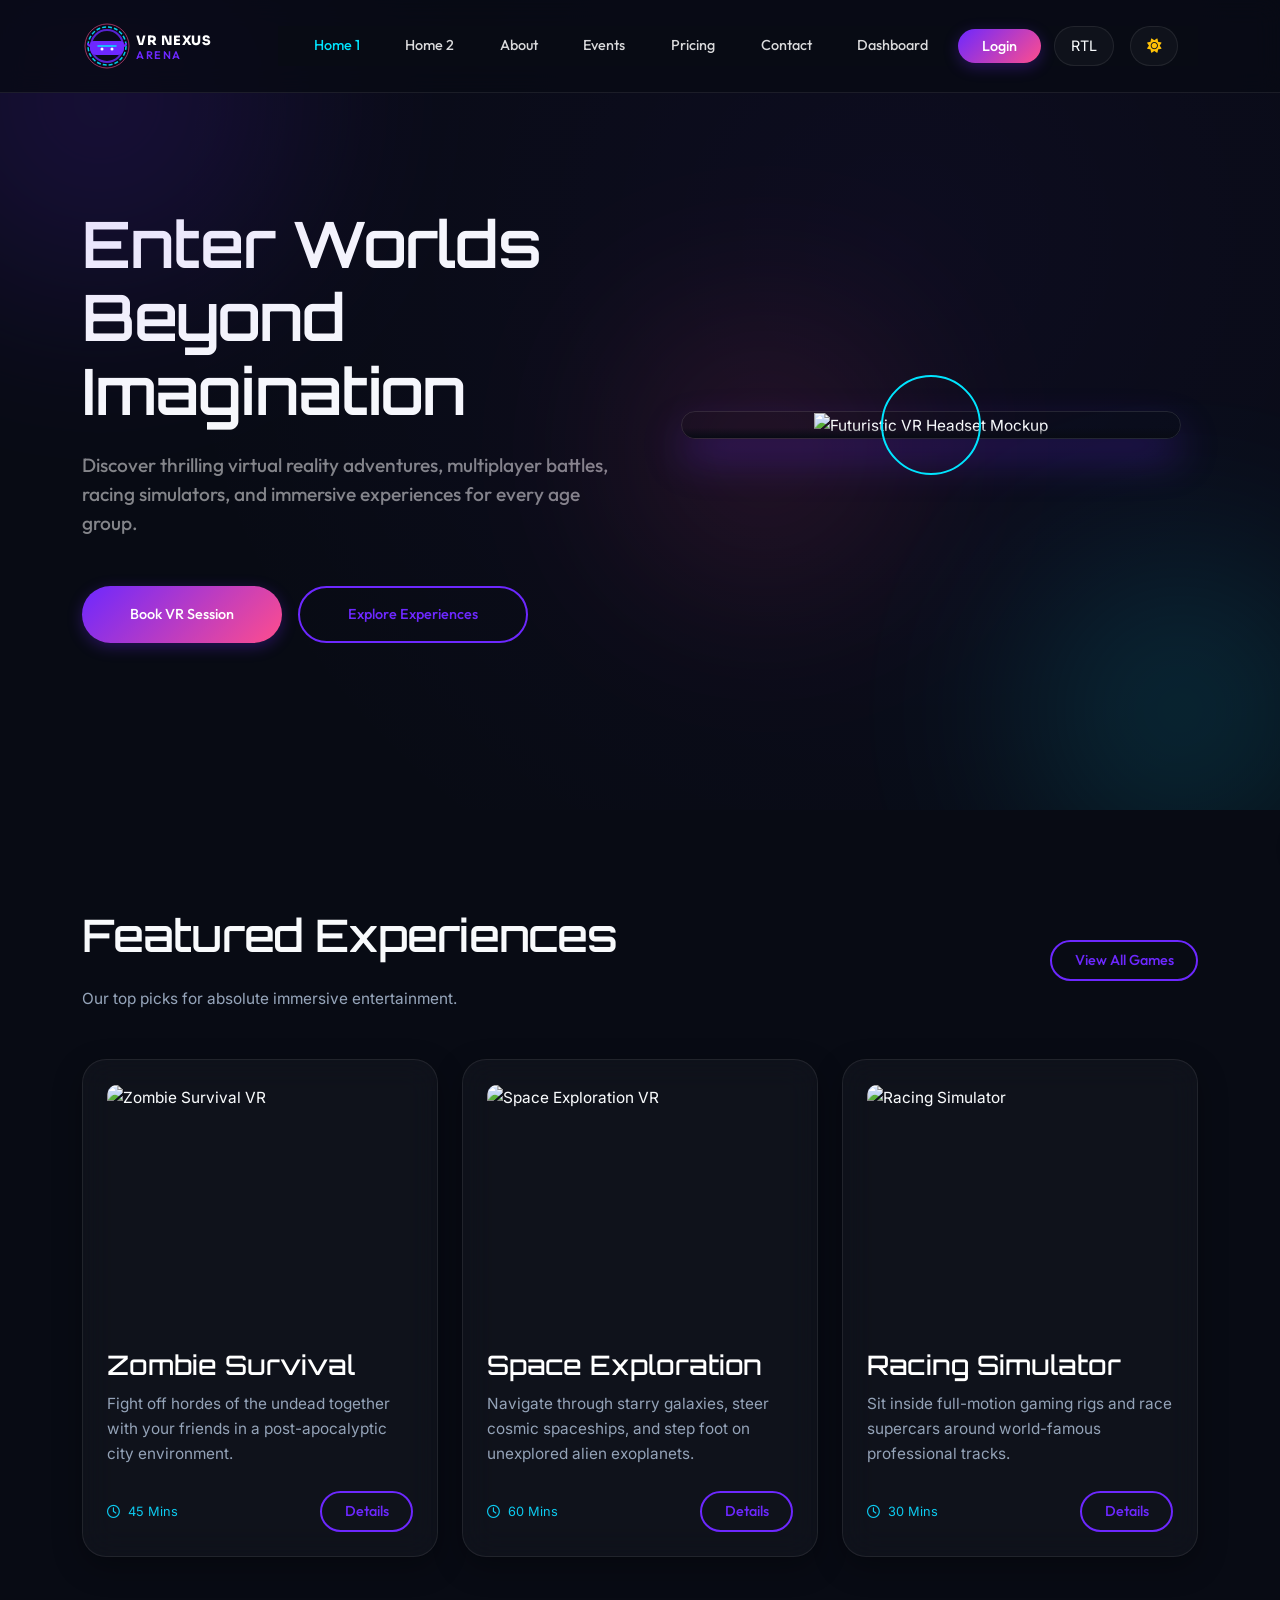
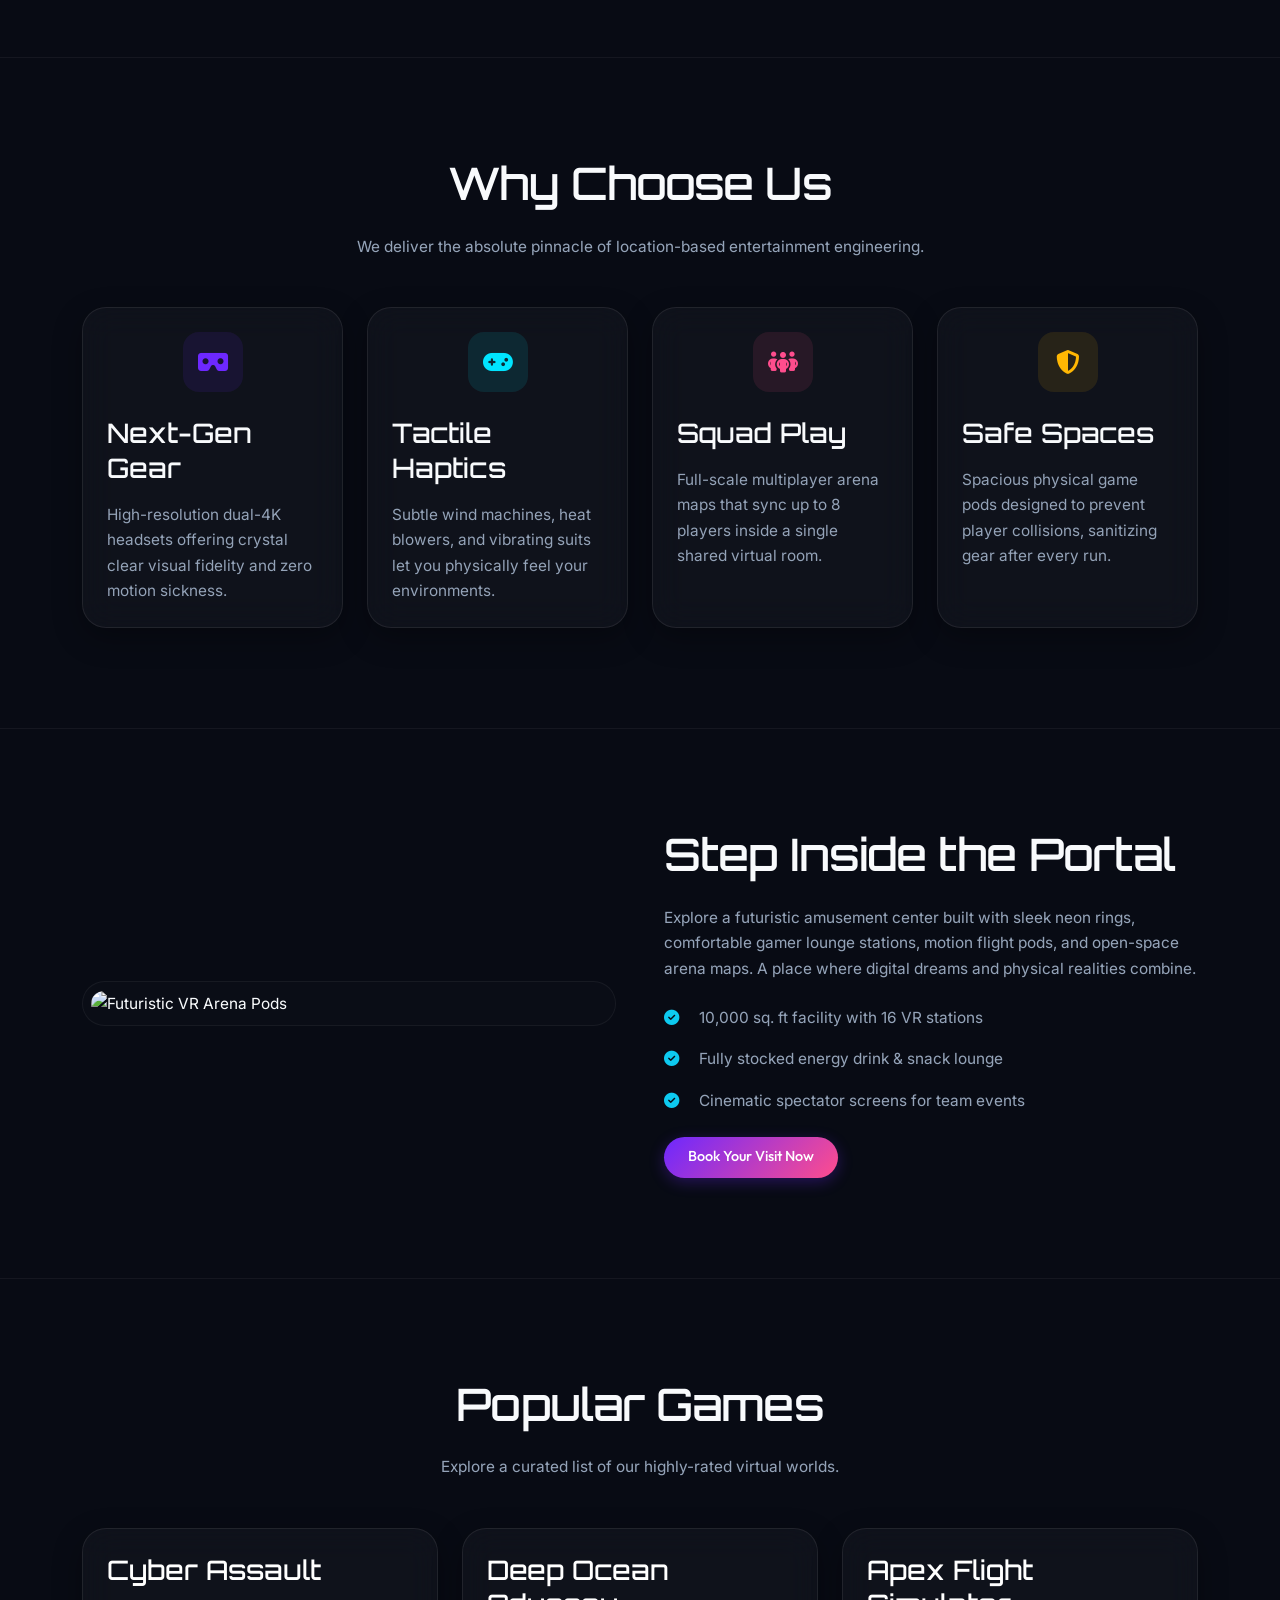
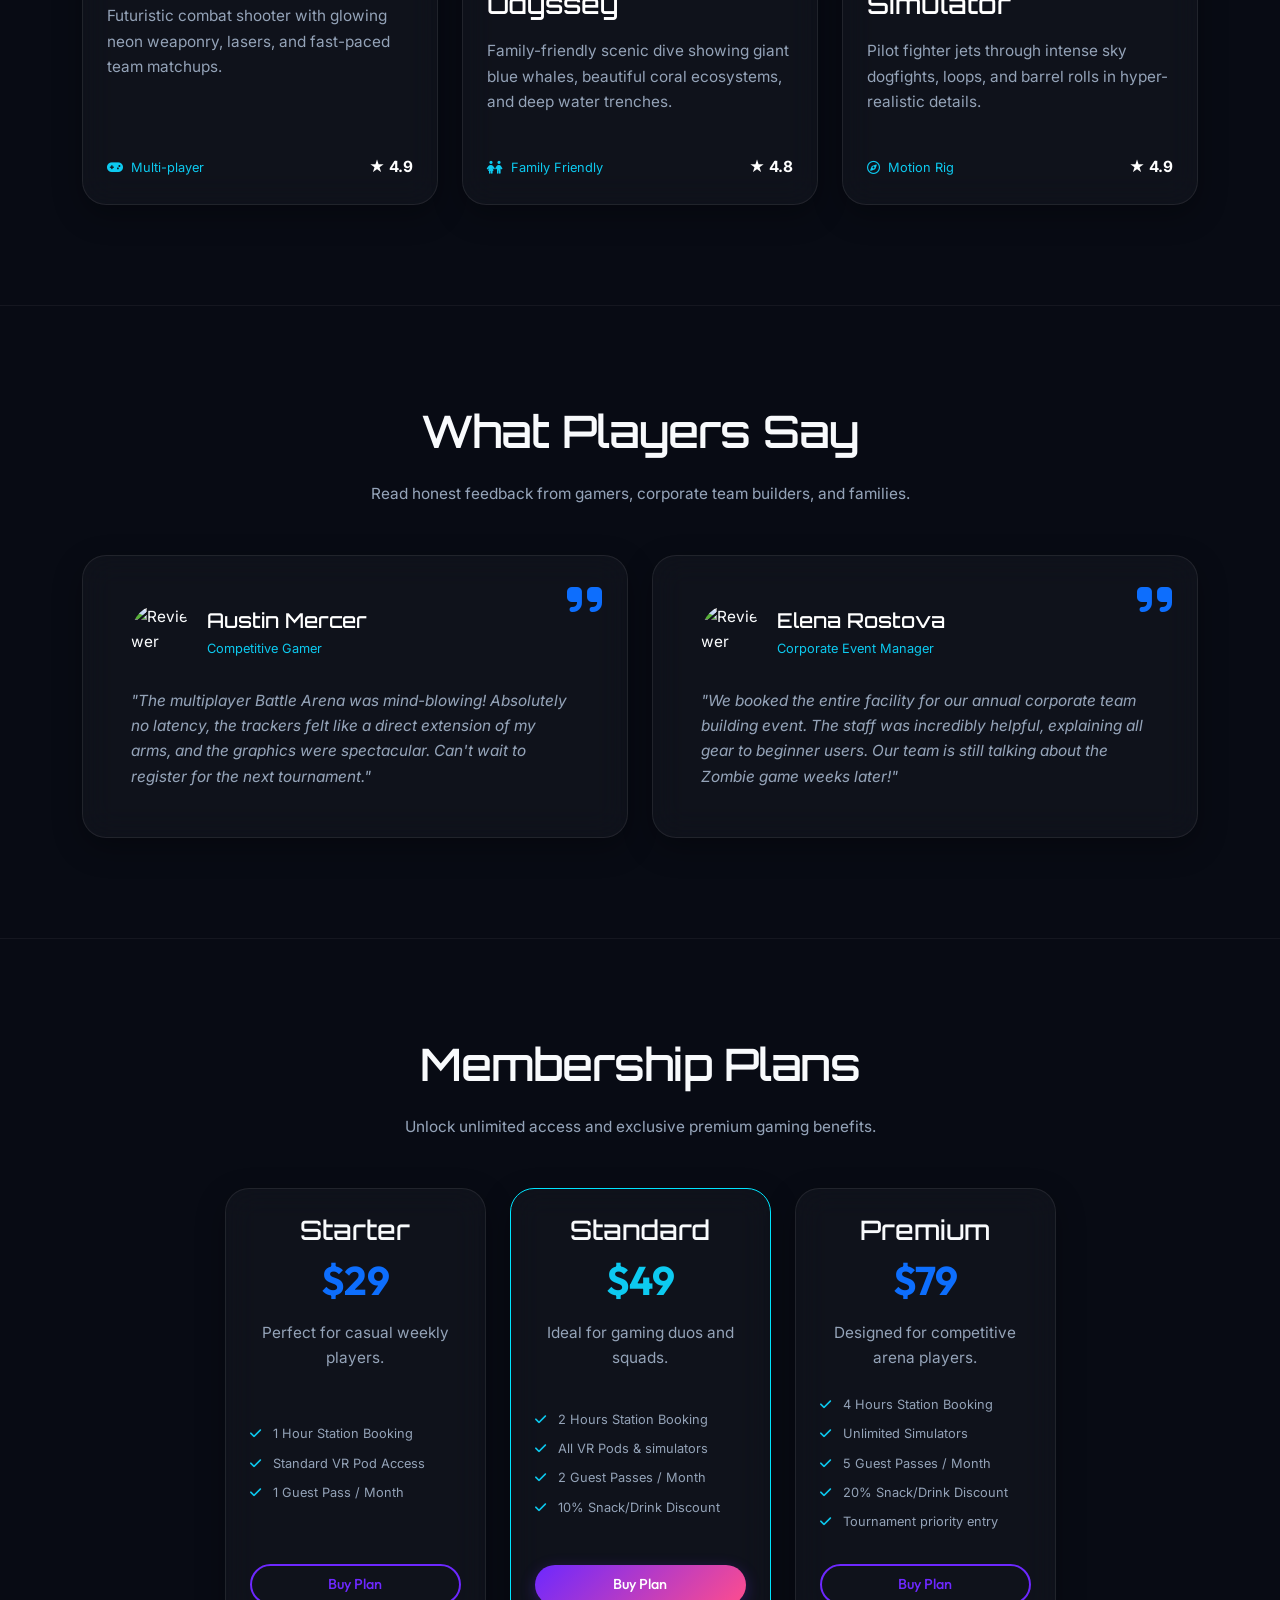
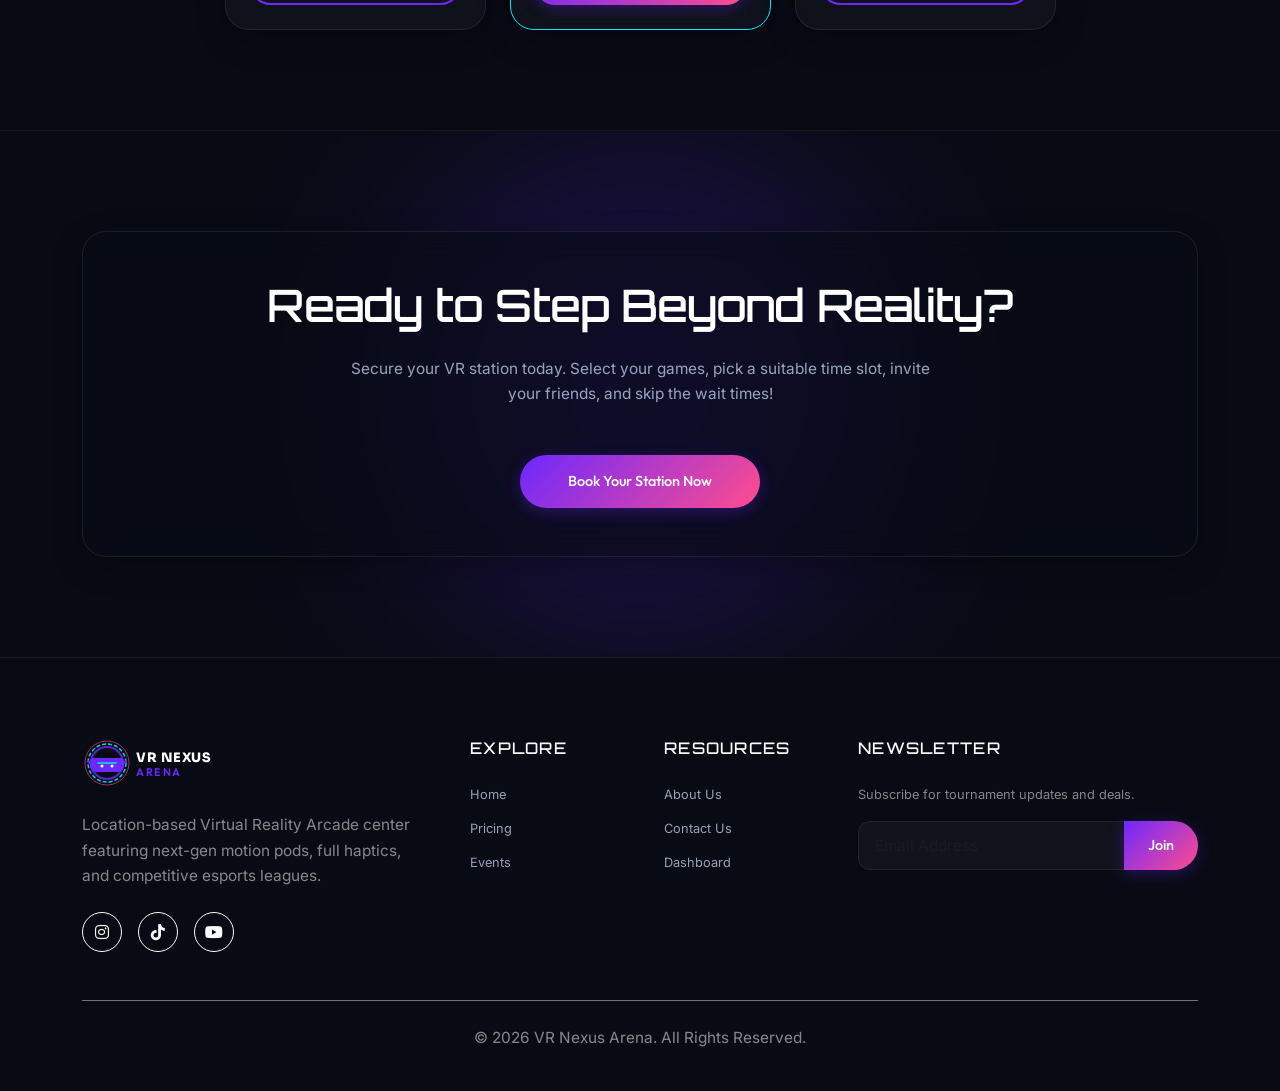
==== commit ff36e27c: "UI refinements: center feature icons, fix dashboard card alignment, fix tablet responsive grid, and " ====
--- a/index.html
+++ b/index.html
@@ -58,11 +58,11 @@
             border-radius: 16px;
             background: rgba(109, 40, 255, 0.1);
             color: var(--primary-color);
-            display: inline-flex;
+            display: flex;
             align-items: center;
             justify-content: center;
             font-size: 1.5rem;
-            margin-bottom: 1.5rem;
+            margin: 0 auto 1.5rem auto;
             transition: var(--transition-smooth);
         }
         .glass-card:hover .feature-icon-wrapper {
@@ -201,7 +201,7 @@
                     <div class="col-lg-4">
                         <div class="glass-card p-4 h-100 d-flex flex-column">
                             <div class="card-img-top-wrap">
-                                <img src="https://images.unsplash.com/photo-1607604276583-eef5d076aa5f?w=800&q=80" alt="Zombie Survival VR">
+                                <img src="https://encrypted-tbn0.gstatic.com/images?q=tbn:ANd9GcSDJVJPW1FenTFkZV3Kf7AJ3zDolTMUZGITcjbRr8s4XozxHO5q-CiFyrs&s=10" alt="Zombie Survival VR">
                             </div>
                             <h4 class="text-white mb-2">Zombie Survival</h4>
                             <p class="text-muted small mb-4">Fight off hordes of the undead together with your friends in a post-apocalyptic city environment.</p>
--- a/assets/css/style.css
+++ b/assets/css/style.css
@@ -912,3 +912,15 @@
 body:not(.dark-mode) header.position-relative .lead {
   color: rgba(255, 255, 255, 0.9) !important;
 }
+
+/* Ensure navbar is fixed while scrolling on 1024px and below */
+@media (max-width: 1024px) {
+  .navbar {
+    position: fixed !important;
+    top: 0 !important;
+    left: 0 !important;
+    right: 0 !important;
+    width: 100% !important;
+    z-index: 1030 !important;
+  }
+}
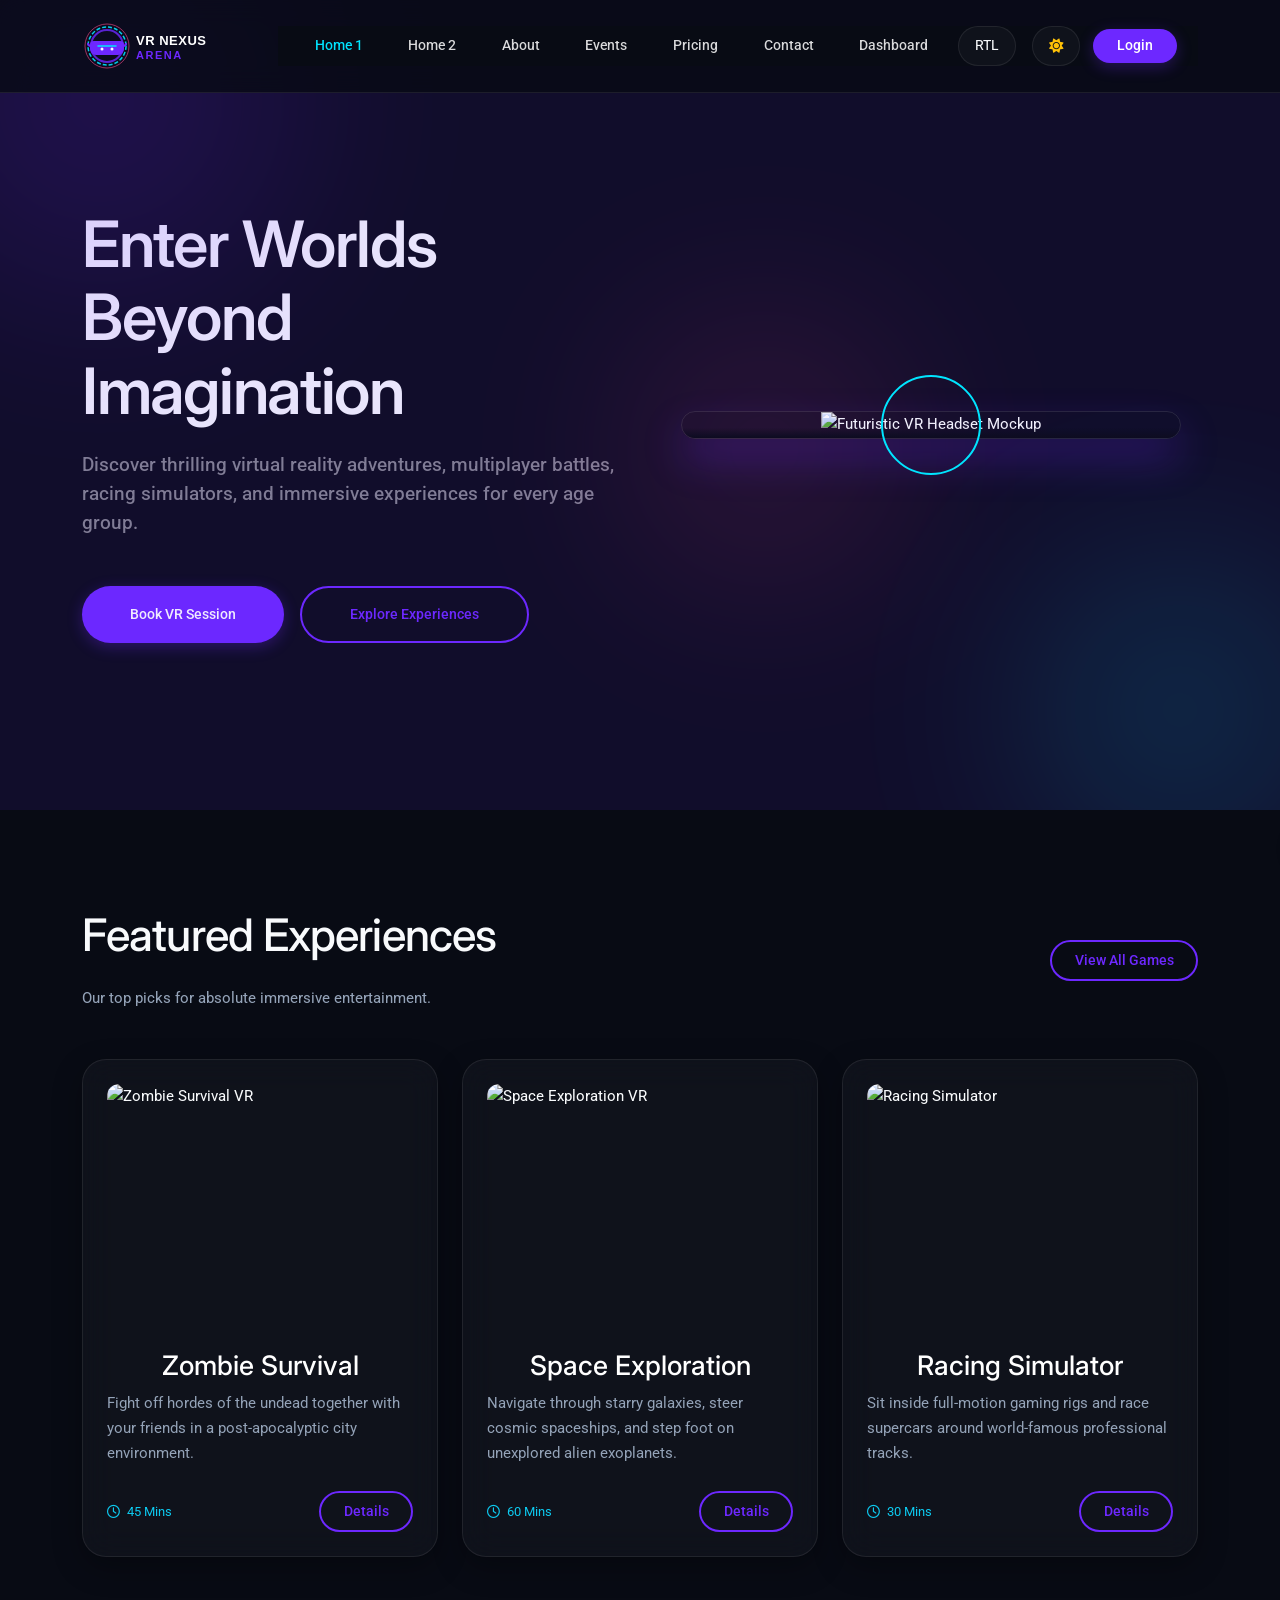
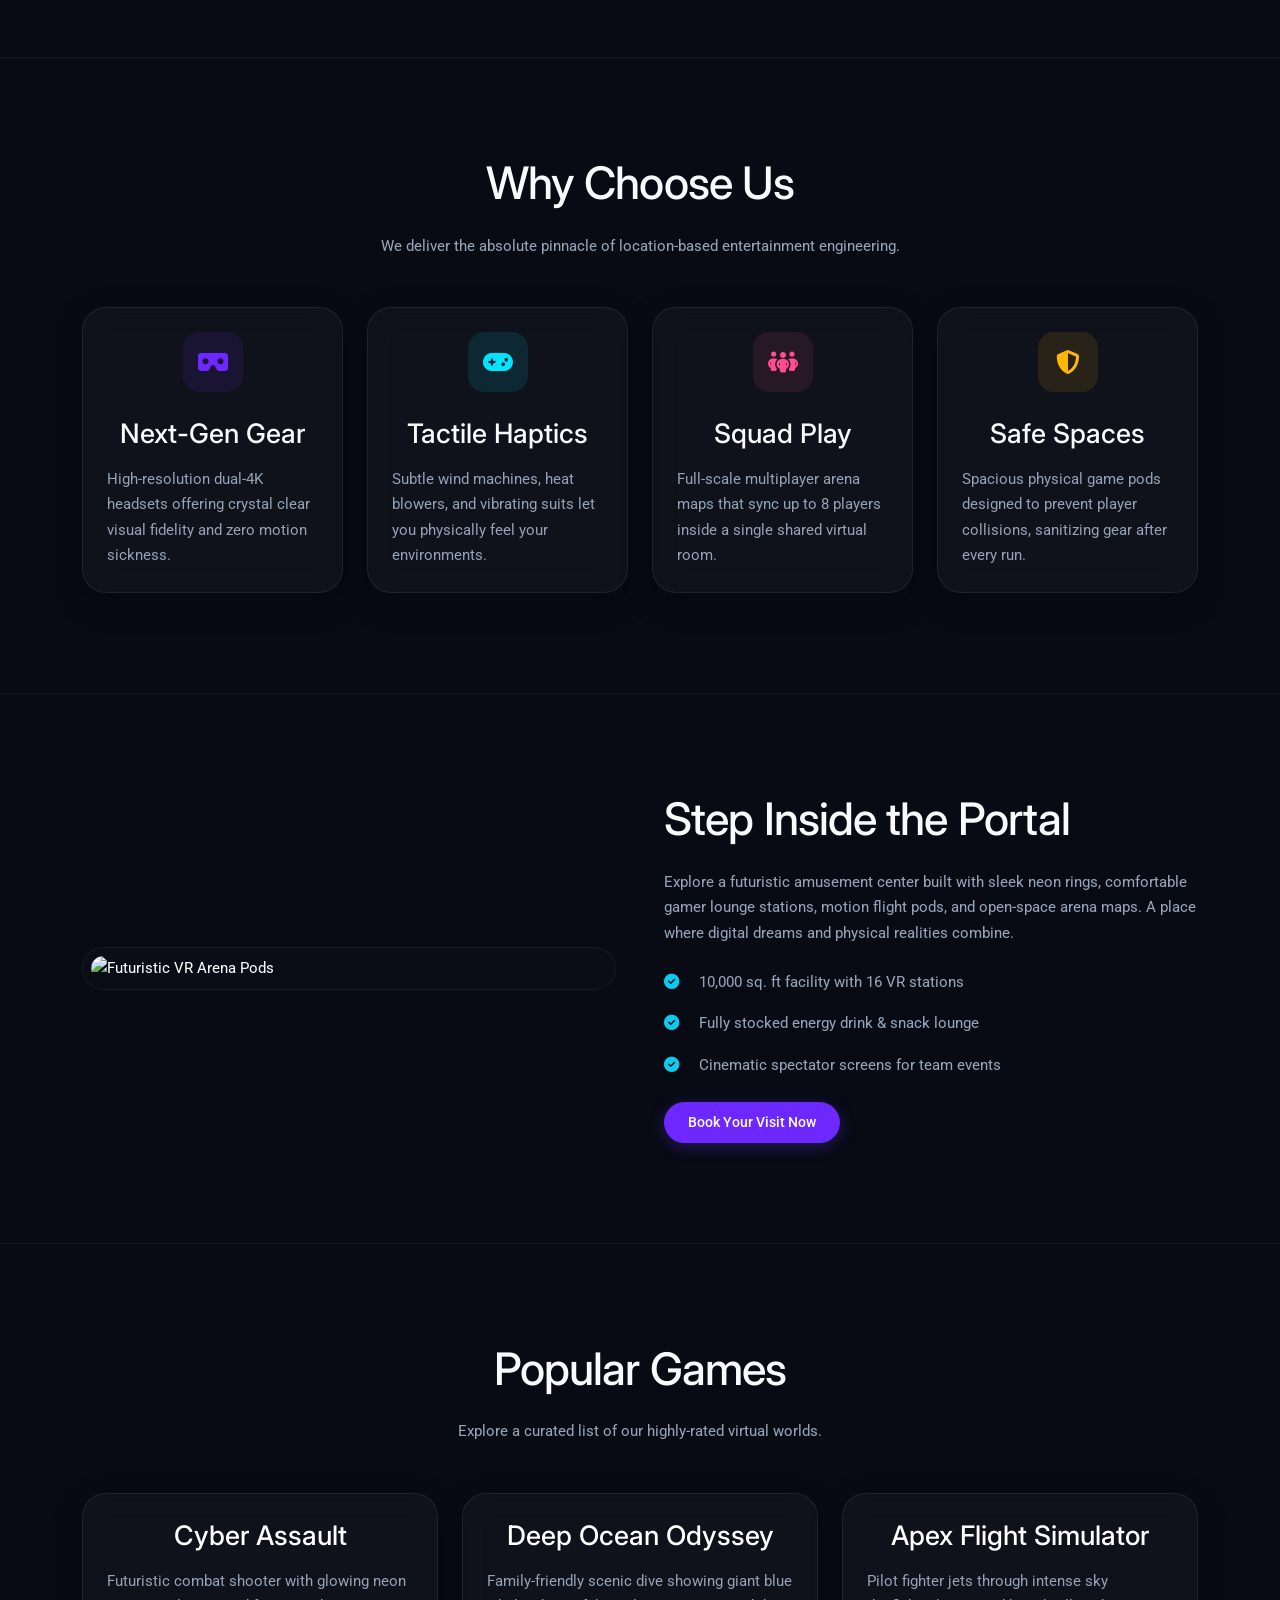
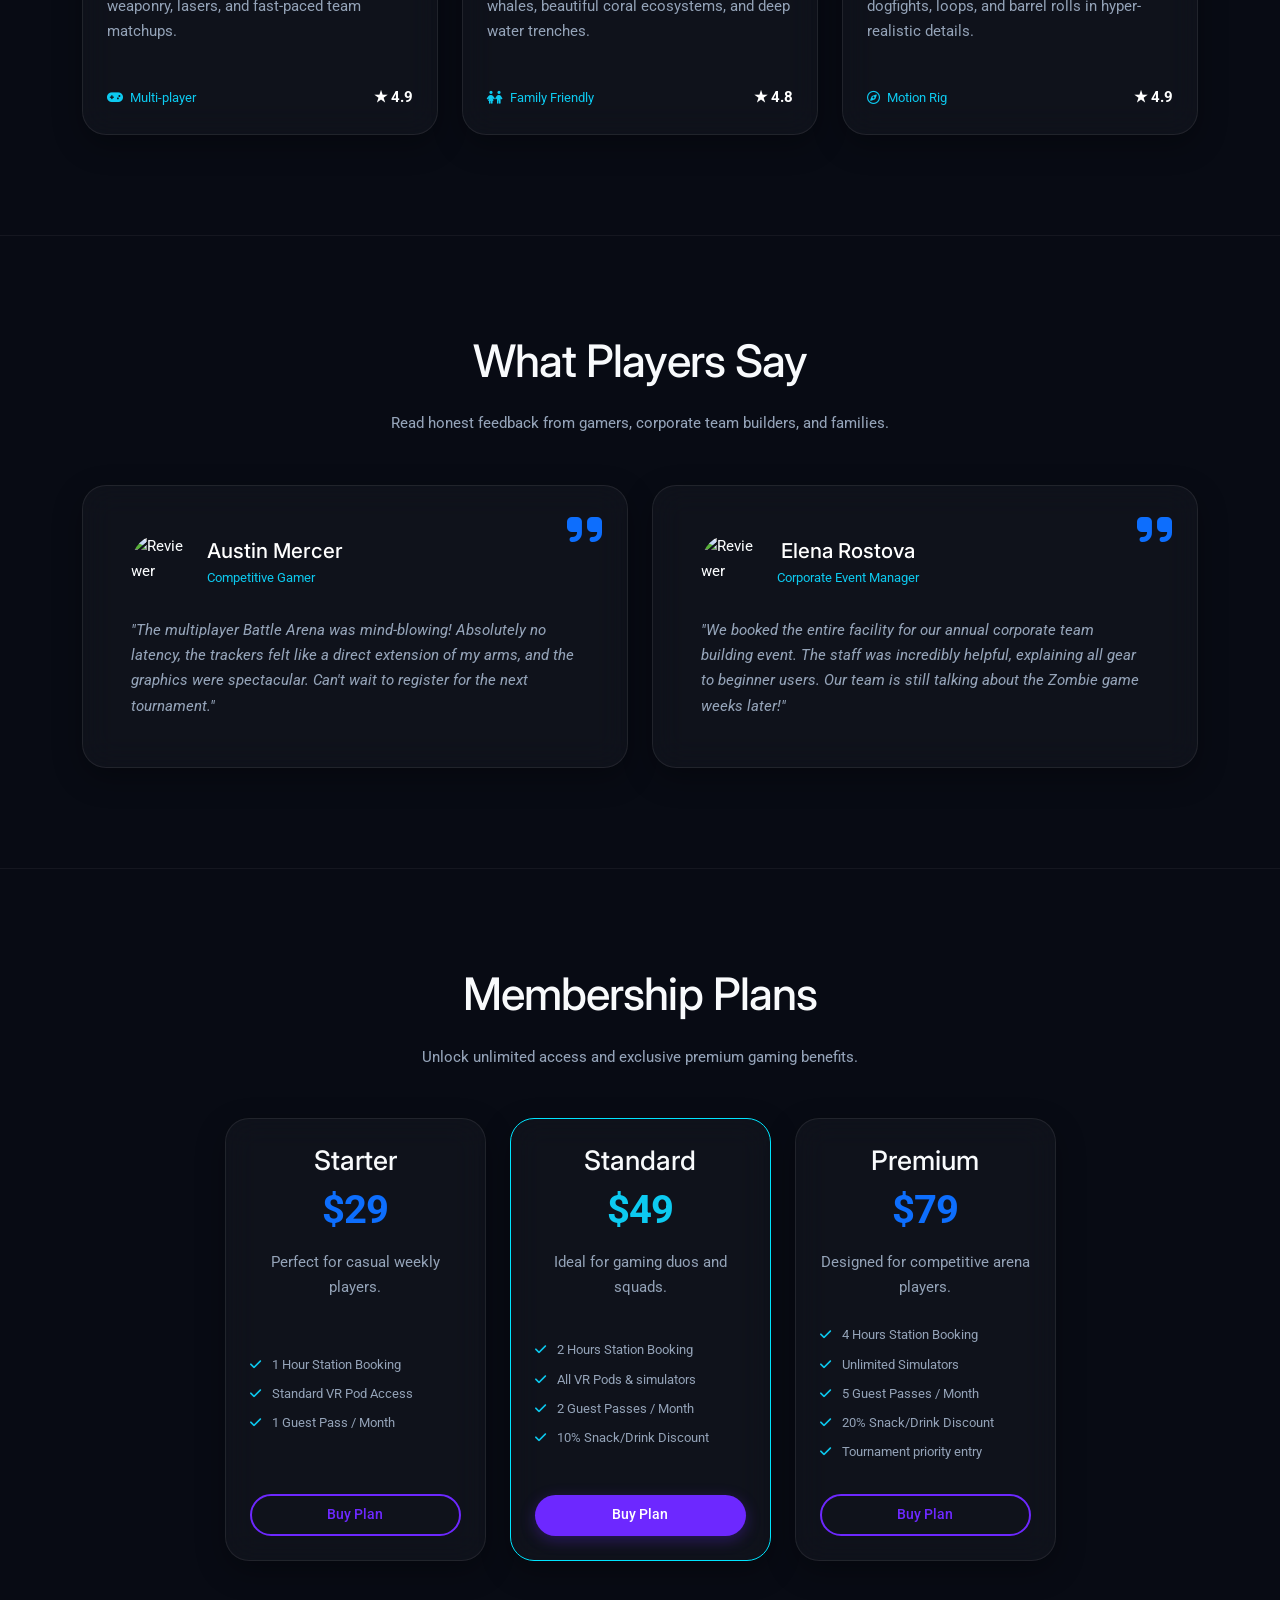
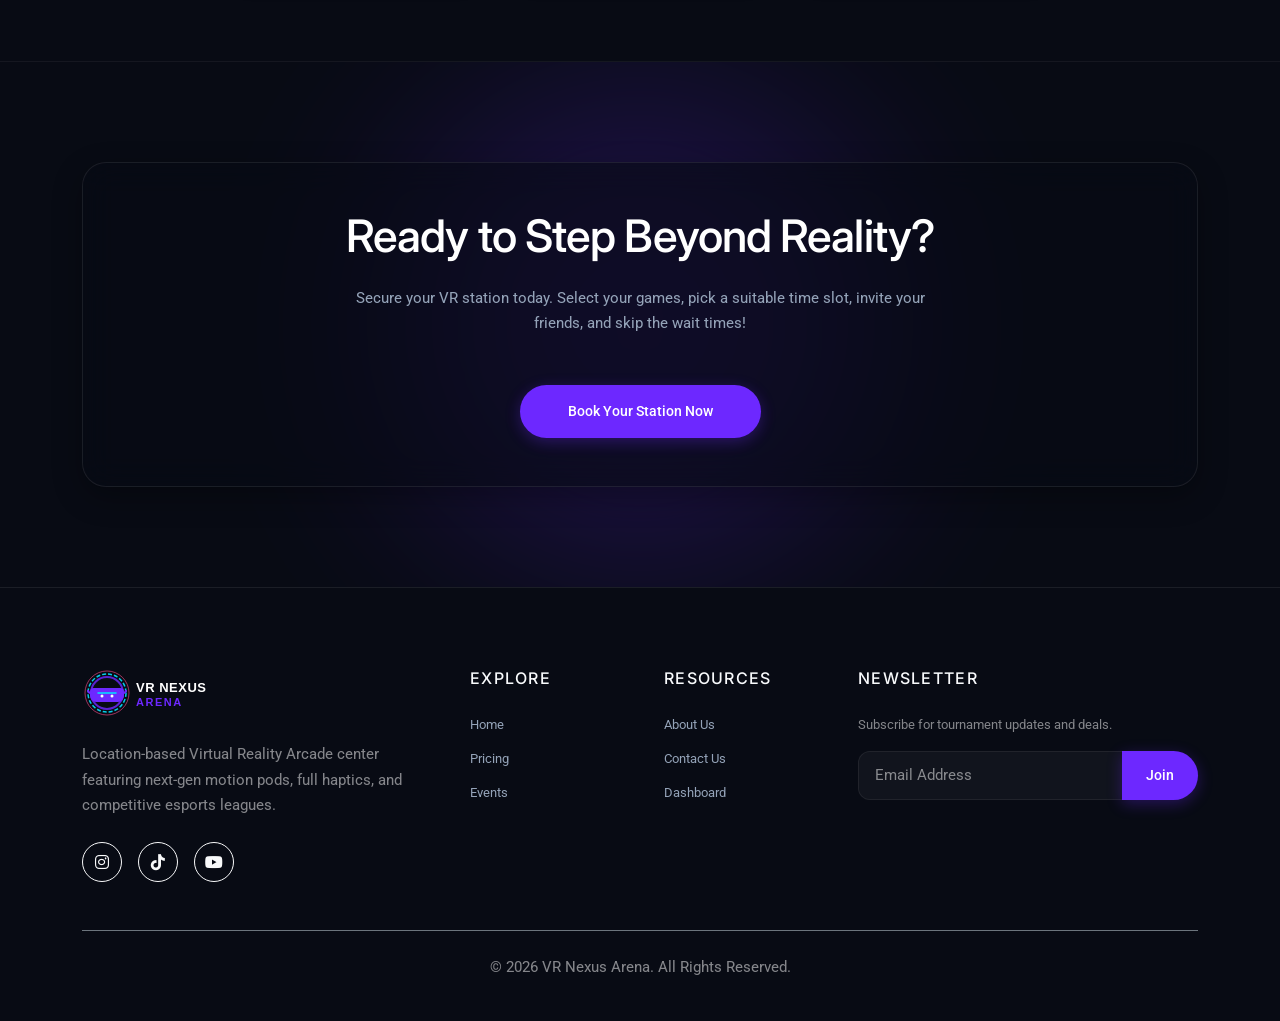
==== commit ec8ba532: "Update website: redesign header, brand colors, icons, logo, and layout improvements" ====
--- a/index.html
+++ b/index.html
@@ -142,13 +142,12 @@
                         <li class="nav-item"><a class="nav-link" href="pricing.html">Pricing</a></li>
                         <li class="nav-item"><a class="nav-link" href="contact.html">Contact</a></li>
                         <li class="nav-item"><a class="nav-link" href="dashboard.html">Dashboard</a></li>
-                        <li class="nav-item ms-xl-3 my-2 my-xl-0">
-                            <a href="login.html" class="btn btn-premium btn-sm w-100">Login</a>
-                        </li>
-
                         <li class="nav-item ms-xl-3 d-flex gap-2 mt-3 mt-xl-0 align-items-center justify-content-center">
                             <a href="#" id="rtl-toggle" class="topbar-action px-3" aria-label="Toggle RTL">RTL</a>
                             <a href="#" id="theme-toggle" class="topbar-action px-3" aria-label="Toggle theme"><i class="fa-solid fa-moon"></i></a>
+                        </li>
+                        <li class="nav-item ms-xl-3 my-2 my-xl-0">
+                            <a href="login.html" class="btn btn-premium btn-sm w-100">Login</a>
                         </li>
                     </ul>
                 </div>
--- a/assets/css/style.css
+++ b/assets/css/style.css
@@ -1,4 +1,4 @@
-@import url('https://fonts.googleapis.com/css2?family=Inter:wght@400;500;600;700&family=Outfit:wght@400;500;600;700&family=Sora:wght@400;500;700;800&family=Orbitron:wght@400;500;700;900&display=swap');
+@import url('https://fonts.googleapis.com/css2?family=Inter:wght@400;500;600;700&family=Roboto:wght@400;500;700&display=swap');
 
 :root {
   /* ── Brand Palette ── */
@@ -15,9 +15,9 @@
   --light-border:rgba(0, 0, 0, 0.06);
 
   /* ── Font Families ── */
-  --font-heading: 'Orbitron', sans-serif;
-  --font-body:    'Inter', sans-serif;
-  --font-alt:     'Outfit', sans-serif;
+  --font-heading: 'Inter', sans-serif;
+  --font-body:    'Roboto', sans-serif;
+  --font-alt:     'Roboto', sans-serif;
 
   /* ── Transitions ── */
   --transition-smooth: all 0.3s cubic-bezier(0.4, 0, 0.2, 1);
@@ -296,8 +296,8 @@
 
 /* ═══ Premium Buttons ═══ */
 .btn-premium {
-  background: linear-gradient(135deg, var(--primary-color), var(--accent-color));
-  color: #fff !important;
+  background: var(--primary-color);
+  color: #fff;
   border: none;
   font-family: var(--font-alt);
   font-size:   var(--fs-btn);
@@ -344,10 +344,19 @@
   overflow: hidden;
 }
 
+.hero-section::before {
+  content: "";
+  position: absolute;
+  top: 0; left: 0; right: 0; bottom: 0;
+  background: var(--primary-color);
+  opacity: 0.05;
+  z-index: 1;
+}
+
 .hero-overlay {
   position: absolute;
   top: 0; left: 0; right: 0; bottom: 0;
-  background: radial-gradient(circle at 70% 30%, rgba(109, 40, 255, 0.05) 0%, transparent 70%);
+  background: rgba(109, 40, 255, 0.05);
   pointer-events: none;
 }
 
@@ -404,7 +413,7 @@
 .section-title {
   font-family:    var(--font-heading);
   font-size:      var(--fs-h2);
-  font-weight:    var(--fw-h2);
+  font-weight:    500;
   line-height:    var(--lh-heading);
   letter-spacing: var(--ls-heading);
   margin-bottom: 1.5rem;
@@ -788,6 +797,7 @@
 .glass-card h5,
 .glass-card h6 {
   font-family: var(--font-heading);
+  text-align: center !important;
 }
 
 .glass-card p,
--- a/assets/css/dark-mode.css
+++ b/assets/css/dark-mode.css
@@ -109,3 +109,24 @@
 body.dark-mode .table th, body.dark-mode .table td {
   border-color: rgba(255, 255, 255, 0.08) !important;
 }
+
+body.dark-mode .form-control.bg-transparent::-webkit-input-placeholder {
+  color: #ffffff80 !important;
+  opacity: 1 !important;
+}
+body.dark-mode .form-control.bg-transparent::-moz-placeholder {
+  color: #ffffff80 !important;
+  opacity: 1 !important;
+}
+body.dark-mode .form-control.bg-transparent:-ms-input-placeholder {
+  color: #ffffff80 !important;
+  opacity: 1 !important;
+}
+body.dark-mode .form-control.bg-transparent::placeholder {
+  color: #ffffff80 !important;
+  opacity: 1 !important;
+}
+
+body.dark-mode .form-control.bg-transparent {
+  color: #ffffff80 !important;
+}
